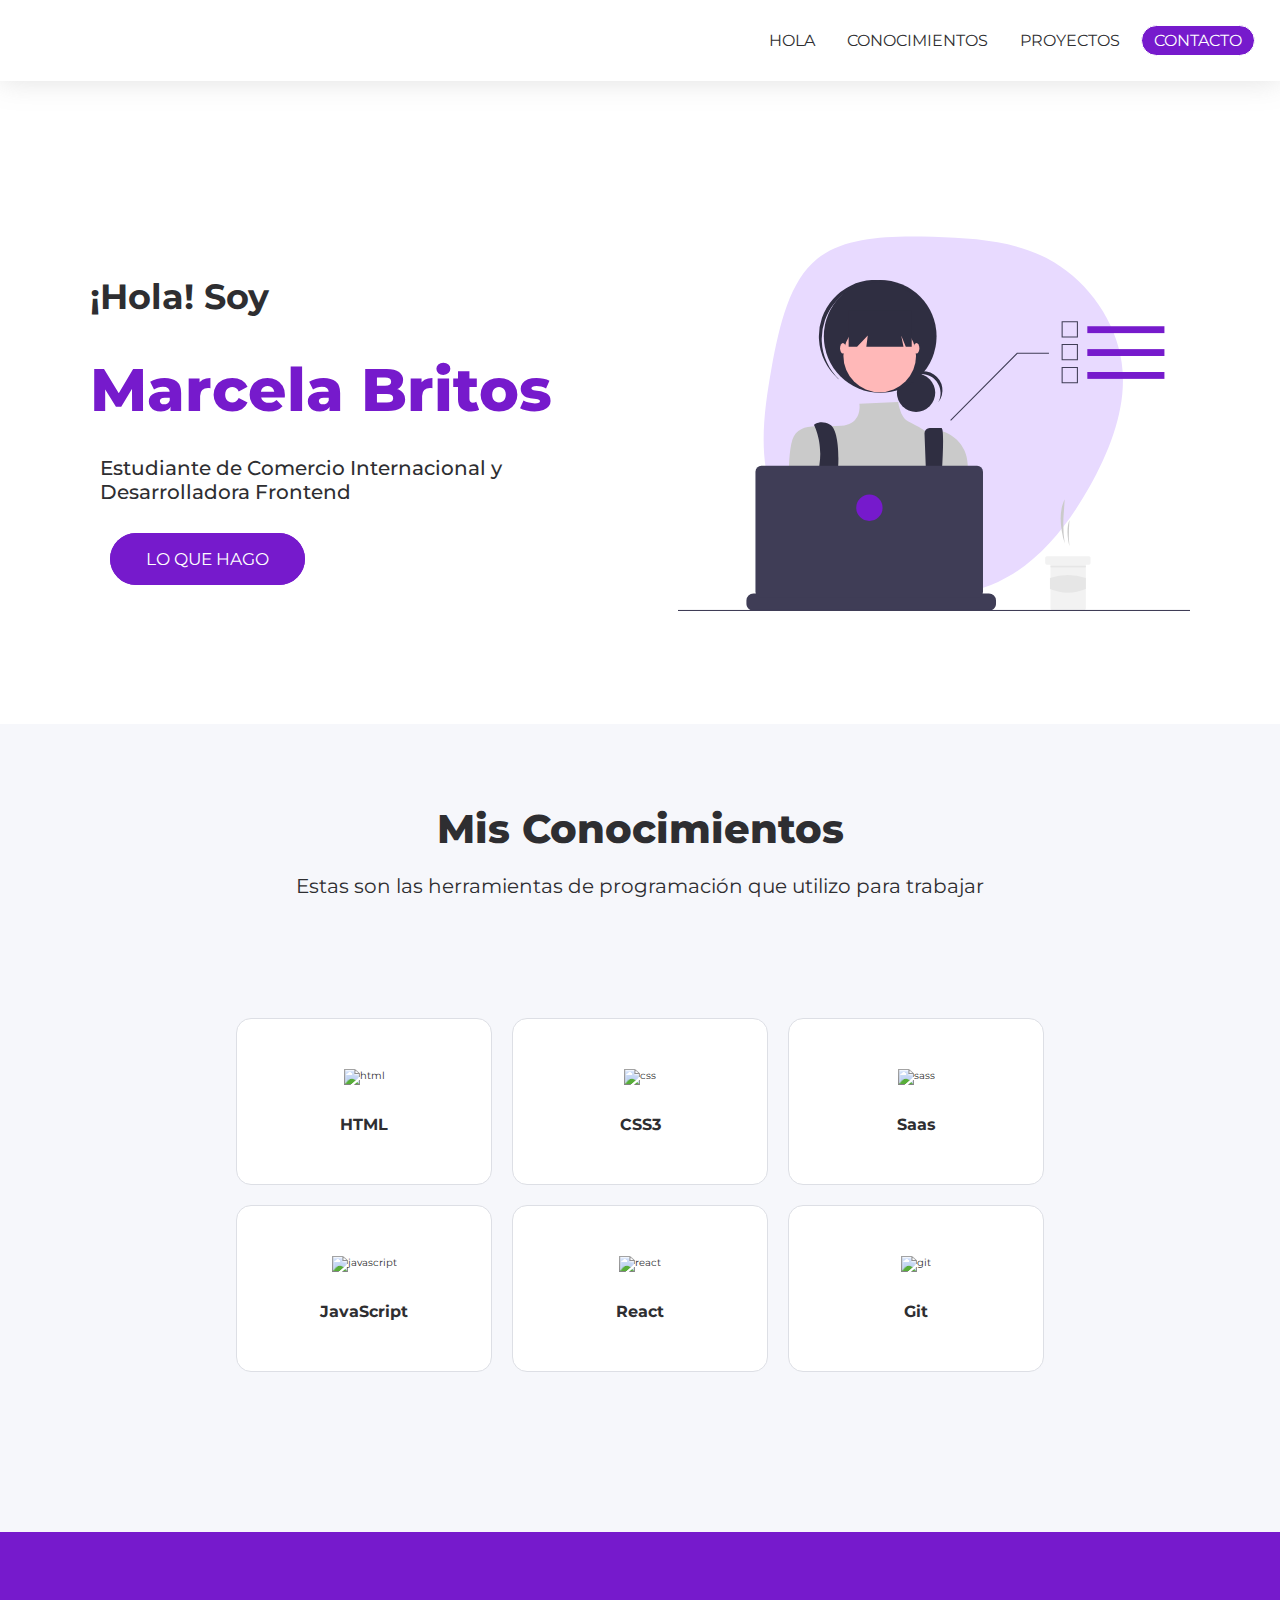
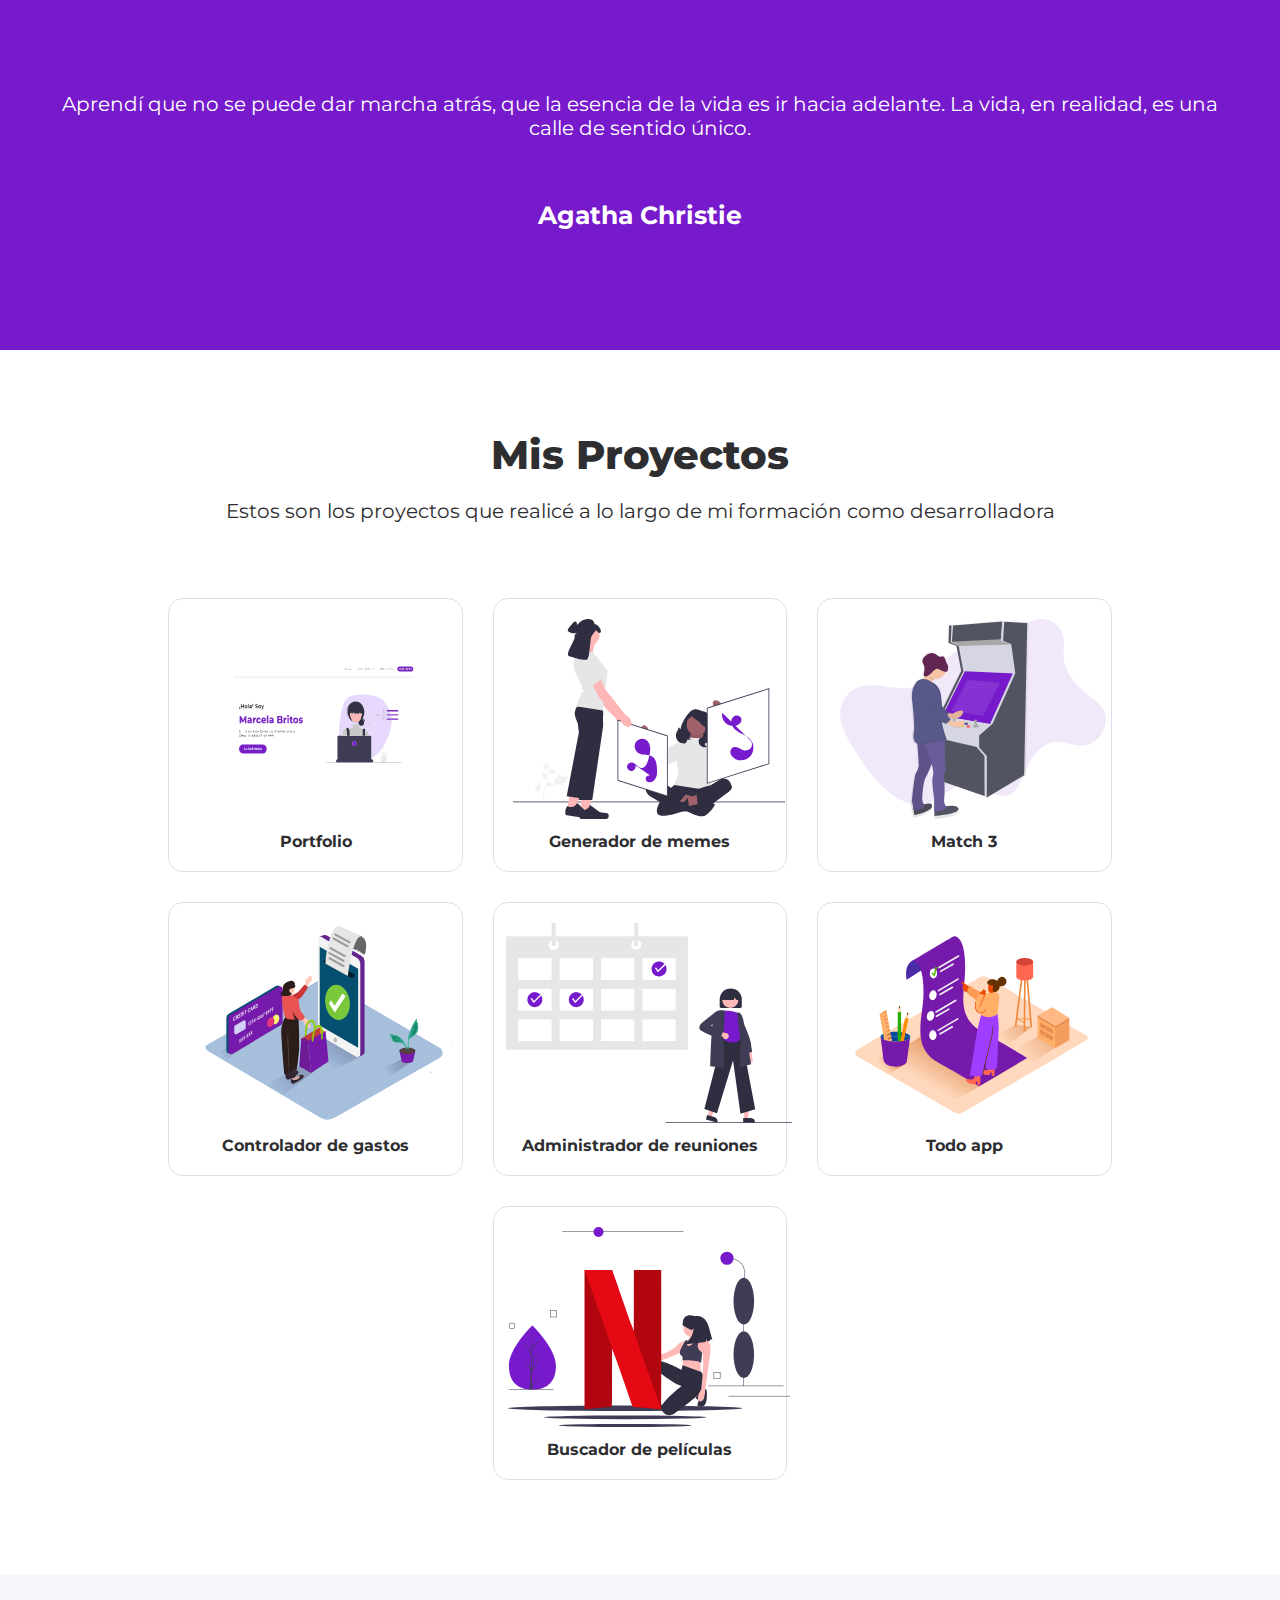
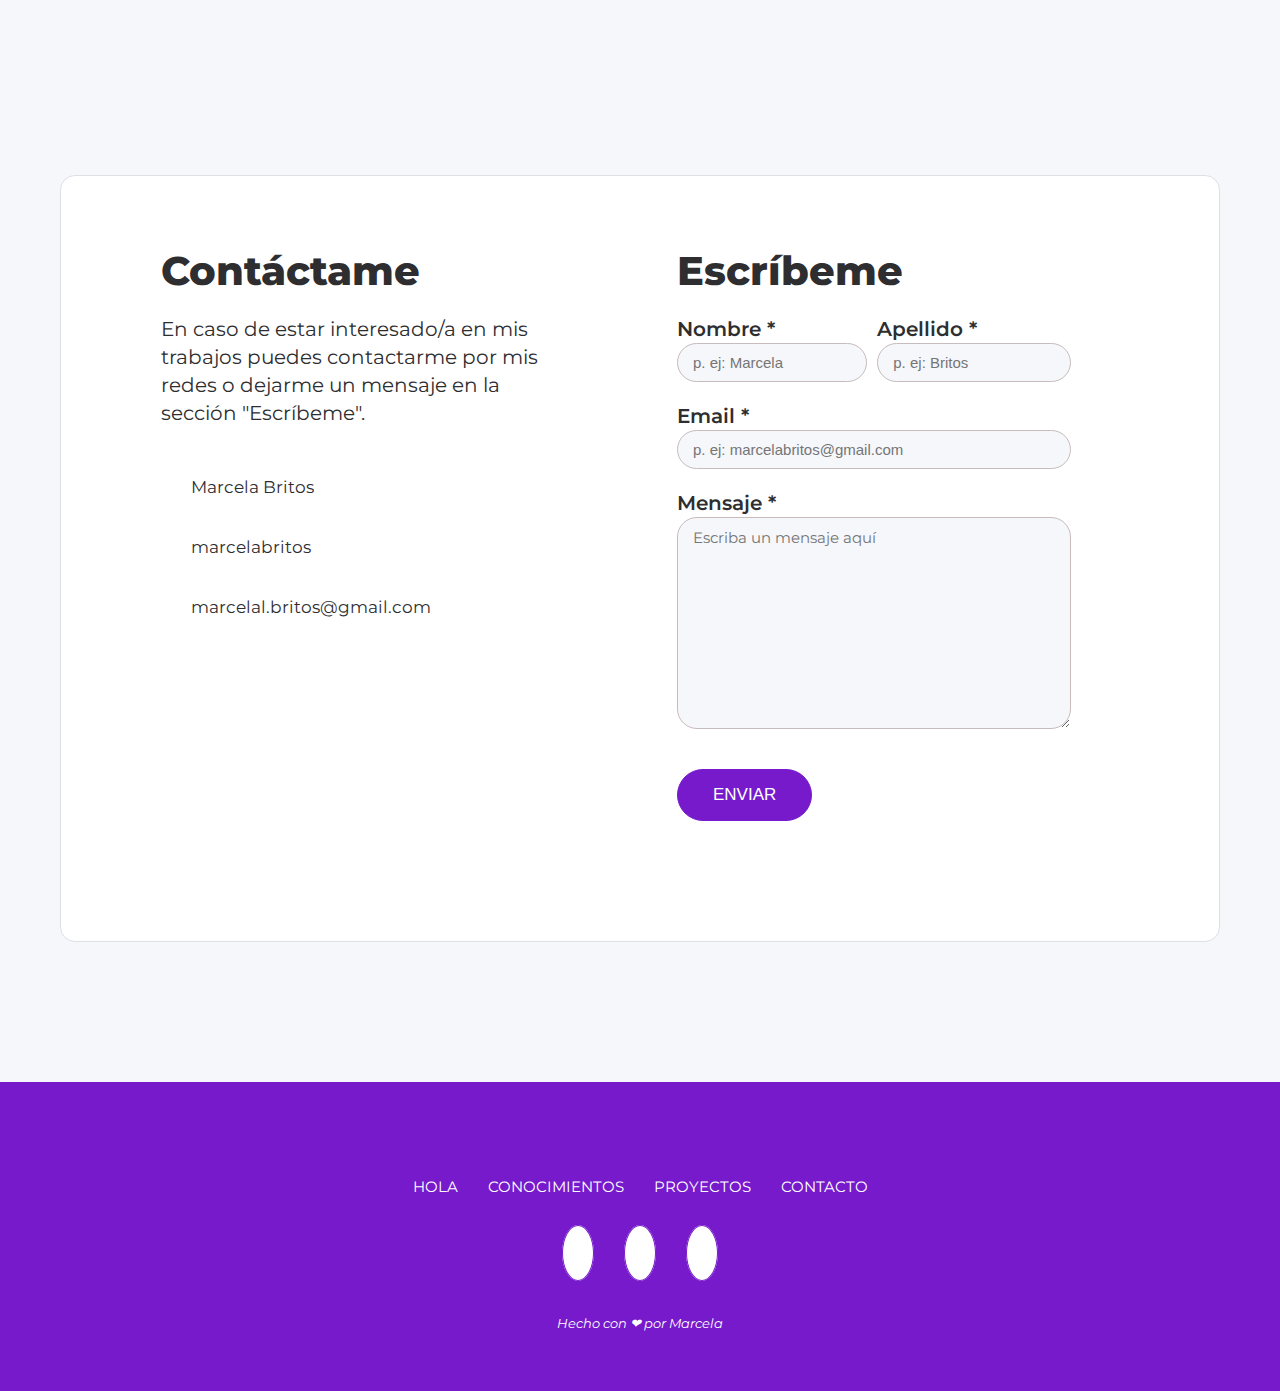
==== index.html @ 0dcc1177 "modifique css y html y agregué un nuevo html" ====
<!DOCTYPE html>
<html lang="es">
<head>
    <meta charset="UTF-8">
    <meta http-equiv="X-UA-Compatible" content="IE=edge">
    <meta name="viewport" content="width=device-width, initial-scale=1.0">
    <meta name="description" content="Bienvenido a mi sitio web, soy Desarrolladora Frontend y estudiante de Comercio Internacional, prestadora de servicios de maquetado y estilado de tu próxima pagina web en un corto plazo">
    <meta name="keywords" content="desarrollo frontend, maquetado, sitio web, HTML, CSS, javascript, saas, git, github, react">
    <!--Styles-->
    <link rel="stylesheet" href="./css/styles.css">
    <!--link google fonts-->
    <link href="https://fonts.googleapis.com/css?family=Montserrat:100,200,300,400,500,600,700,800,900&;display=swap" rel="stylesheet" preload="">
    <!--link para iconos-->
    <link rel="stylesheet" href="https://cdn.jsdelivr.net/gh/devicons/devicon@v2.15.1/devicon.min.css">
    <link href="https://fonts.googleapis.com/css2?family=Poppins:wght@100;200;300;400;500;600;700;800;900&;display=swap" rel="stylesheet" preload="">
    <!--link de font awesome-->
    <link rel="stylesheet" href="https://cdnjs.cloudflare.com/ajax/libs/font-awesome/6.2.0/css/all.min.css"
    integrity="sha512-xh6O/CkQoPOWDdYTDqeRdPCVd1SpvCA9XXcUnZS2FmJNp1coAFzvtCN9BmamE+4aHK8yyUHUSCcJHgXloTyT2A==" crossorigin="anonymous" referrerpolicy="no-referrer"/>
    <!--link de favicon-->
    <link rel="icon" type="image/x-icon" href="/images/favicon.ico">
    <title>Marcela Britos</title>
    <link rel="icon" href="./img/my_img.ico">
</head>
<body>
    <!--Header-->
    <header>
        <nav class="nav_header">
            <ul class="nav_ul">
                <li><a href="#about">HOLA</a></li>
                <li><a href="#skills">CONOCIMIENTOS</a></li>
                <li><a href="#projects">PROYECTOS</a></li>
                <li class="nav_contact"><a href="#contact" role="button">CONTACTO</a></li>
            </ul>
        </nav>
    </header>
    <!--Main-->
    <main>
        <!----Section Presentation---->
        <section class="presentation general_padding" id="about" aria-label="presentation section">
            <article class="presentation_hola">
                <p class="presentation_saludo">¡Hola! Soy</p>
                <h1 class="presentation_name">Marcela Britos</h1>
                <p class="presentation_description">Estudiante de Comercio Internacional y Desarrolladora Frontend</p> 
                <a href="#projects" role="button" class="presentation_button">Lo que hago</a>  
            </article>
            <figure id="back_img" class="presentation_img">
                <img src="./img/imagen_saludo.svg" alt="imagen de una mujer programando">
            </figure>
        </section>
        <!----Section Skills---->
        <section id="skills" class="general_padding">
            <!----Skills-"My_Skills---->  
            <article class="my_skills">
                <h2>Mis Conocimientos</h2>
                <p>Estas son las herramientas de programación que utilizo para trabajar</p>
            </article>
            <!----Skills-HTML---->    
            <article class="skills_figures">
                <figure class="skills_card">
                    <img src="https://cdn.jsdelivr.net/gh/devicons/devicon/icons/html5/html5-original.svg" alt="html"/>
                    <figcaption>
                        HTML
                    </figcaption>
                </figure>
                <!----Skills-CSS---->  
                <figure class="skills_card">
                    <img src="https://cdn.jsdelivr.net/gh/devicons/devicon/icons/css3/css3-original.svg" alt="css"/>
                    <figcaption>
                        CSS3
                    </figcaption>
                </figure>
                <!----Skill-Saas---->  
                <figure class="skills_card">
                    <img src="https://cdn.jsdelivr.net/gh/devicons/devicon/icons/sass/sass-original.svg" alt="sass"/>
                    <figcaption>
                        Saas
                    </figcaption>
                </figure>
                <!----Skill-JavaScript---->  
                <figure class="skills_card">
                    <img src="https://cdn.jsdelivr.net/gh/devicons/devicon/icons/javascript/javascript-plain.svg" alt="javascript"/>
                    <figcaption>
                        JavaScript
                    </figcaption>
                </figure>
                <!----Skill-React---->  
                <figure class="skills_card">
                    <img src="https://cdn.jsdelivr.net/gh/devicons/devicon/icons/react/react-original.svg" alt="react"/>
                    <figcaption>
                        React
                    </figcaption>
                </figure>
                <!----Skill-Git---->
                <figure class="skills_card">
                    <img src="https://cdn.jsdelivr.net/gh/devicons/devicon/icons/git/git-original.svg" alt="git"/>
                    <figcaption>
                        Git
                    </figcaption>
                </figure>
            </article> 
        </section>
        <!----Section Quote---->
        <section class="quote_container">
            <i class="fa-solid fa-quote-right"></i>
            <blockquote cite="#">
                <p>Aprendí que no se puede dar marcha atrás, que la esencia de la vida es ir hacia adelante. La vida, en realidad, es una calle de sentido único.</p>
                <h3>Agatha Christie</h3>
            </blockquote>
        </section>
        <!----Section projects---->
        <section id="projects" class="general_padding">
            <!----projects-Title---->
            <section class="projects_title">
                <h2>Mis Proyectos</h2>
                <p>Estos son los proyectos que realicé a lo largo de mi formación como desarrolladora</p>
            </section>
            <!----projects-Container---->
            <section class="projects_container">
                <!----projects-Portfolio---->
                <article class="project_card">
                    <a href="https://portfolio-marcelabritos.000webhostapp.com/" target="_blank">
                        <figure>
                            <img src="./img/portfolio.svg" alt="Portfolio">
                            <figcaption>Portfolio</figcaption>
                        </figure>
                    </a>
                </article>
                <!----projects-Generador de memes---->
                <article class="project_card">
                    <a href="./pages/coming.html" target="_blank">
                        <figure>
                            <img src="./img/generador_memes.svg" alt="Generador de memes">
                            <figcaption>Generador de memes</figcaption>
                        </figure>
                    </a> 
                </article> 
                <!----projects-Match 3---->
                <article class="project_card">
                    <a href="./pages/coming.html" target="_blank">
                        <figure>
                            <img src="./img/match_3.svg" alt="Match 3">
                            <figcaption>Match 3</figcaption>
                        </figure>
                    </a>
                </article> 
                <!----projects-Generador de Gastos---->
                <article class="project_card">
                    <a href="./pages/coming.html" target="_blank">
                        <figure>
                            <img src="./img/controlador_gastos.svg" alt="Controlador de gastos">
                            <figcaption>Controlador de gastos</figcaption>
                        </figure>
                    </a>
                </article>
                <!----projects-Admin. de reuniones----> 
                <article class="project_card">
                    <a href="./pages/coming.html" target="_blank">
                        <figure>
                            <img src="./img/administrador_reuniones.svg" alt="Administrador de reuniones">
                            <figcaption>Administrador de reuniones</figcaption>
                        </figure>
                    </a>
                </article>
                <!----projects-Todo app----> 
                <article class="project_card">
                    <a href="./pages/coming.html" target="_blank">
                        <figure>
                            <img src="./img/todo_list.svg" alt="Todo app">
                            <figcaption>Todo app</figcaption>
                        </figure>
                    </a>
                </article>
                <!----projects-Buscador de peliculas----> 
                <article class="project_card">
                    <a href="./pages/coming.html" target="_blank">
                        <figure>
                            <img src="./img/buscador_peliculas.svg" alt="Buscador de películas">
                            <figcaption>
                                Buscador de películas
                            </figcaption>
                        </figure>
                    </a>
                </article>
            </section>
        </section>
        <!----Section Contact---->
        <section id="contact">
            <section class="contact_container">
                <section class="contact_left">
                    <article class="contact_title">
                        <h2 class="contact_left_title">Contáctame</h2>
                        <p>En caso de estar interesado/a en mis trabajos puedes contactarme por mis redes o dejarme un mensaje en la sección "Escríbeme".</p>
                    </article>
                    <article id="contact_conteiner">
                        <ul class="contact_ul">
                            <li>
                                <a href="https://github.com/marcelabrx" target="_blank">
                                    <figure class="contact_icon">
                                        <i class="fa-brands fa-github-alt" aria-hidden="true"></i>
                                        <figcaption>Marcela Britos</figcaption>
                                    </figure>
                                </a>
                            </li>
                            <li>
                                <a href="https://www.linkedin.com/in/marcelabritos/" target="_blank">
                                    <figure class="contact_icon">
                                        <i class="fa-brands fa-linkedin" aria-hidden="true"></i>
                                        <figcaption>marcelabritos</figcaption>
                                    </figure>
                                </a>
                            </li>
                            <li>
                                <a href="mailto:marcelal.britos@gmail.com" target="_blank">
                                    <figure class="contact_icon">
                                        <i class="fa-solid fa-envelope" aria-hidden="true"></i>
                                        <figcaption>marcelal.britos@gmail.com</figcaption> 
                                    </figure> 
                                </a>
                            </li>
                        </ul>
                    </article>
                </section>
                <section class="contact_right">
                    <h2 class="contact_right_title">Escríbeme</h2>
                    <form action="https://formsubmit.co/marcelal.britos@gmail.com" method="POST" >
                        <section class="form_file">
                            <fieldset id="form_tag" class="name_file">
                                <label for="firstname">Nombre *</label>
                                <input type="text" name="name" required placeholder="p. ej: Marcela">
                            </fieldset>
                            <fieldset id="form_tag" class="lastname_file">
                                <label for="lastname">Apellido *</label>
                                <input type="text" name="lastname" required placeholder="p. ej: Britos">
                            </fieldset>
                        </section>
                        <section class="form_column">
                            <fieldset id="form_tag">
                                <label for="emai">Email *</label>
                                <input type="email" name="email" required placeholder="p. ej: marcelabritos@gmail.com">
                            </fieldset>
                            <fieldset id="form_tag">
                                <label for="message">Mensaje *</label>
                                <textarea name="Mensaje" id="message" required cols="30" rows="10" placeholder="Escriba un mensaje aquí" class="input_msj"></textarea>
                            </fieldset>
                            <button type="submit" class="form_button">Enviar</button>
                        </section>
                    </form>
                </section>
            </section> 
        </section>
    </main>
    <!--Footer-->
    <footer>
        <nav class="navbar_footer">
            <ul class="navbar_footer_ul">
                <li class="navbar_footer_ul_li"><a href="#about">HOLA</a></li>
                <li class="navbar_footer_ul_li"><a href="#skills">CONOCIMIENTOS</a></li>
                <li class="navbar_footer_ul_li"><a href="#projects">PROYECTOS</a></li>
                <li class="navbar_footer_ul_li"><a href="#contact">CONTACTO</a></li>
            </ul>
            <ul class="navbar_footer_redes">
                <li>
                    <a href="https://github.com/marcelabrx" target="_blank"><i class="fa-brands fa-github-alt" aria-hidden="true"></i></a>
                </li>
                <li>
                    <a href="https://www.linkedin.com/in/marcelabritos/" target="_blank"><i class="fa-brands fa-linkedin" aria-hidden="true"></i></a>
                </li>
                <li>
                    <a href="mailto:marcelalbritos@gmail.com" target="_blank"><i class="fa-solid fa-envelope" aria-hidden="true"></i></a>
                </li>
            </ul>
            <p class="footer-copy">Hecho con ❤ por Marcela</p>
        </nav>
    </footer>  
</body>
</html>
---- css/styles.css ----
*{
    margin: 0;
    padding: 0;
    box-sizing: border-box;
    list-style: none;
    text-decoration: none;
    font-size: 10px;
}
:root{
    --fontColor: #2e2e31;
    --generalColor: #761acc;
    --lightGrey: #f6f7fb;
    --backWhite: #ffff;
    --mediumViolet: #7d04f6;
    --lightViolet: #b294d0;
}
.general_padding{
    padding: 80px 20px;
}
/*---BODY---*/
body{
    font-family: 'Montserrat', sans-serif;
    font-size: 1.6rem;
    color: var(--fontColor);
}
/*---HEADER---*/
.nav_header{
    display: none;
}
/*---MAIN---*/
/*-----Section-Presentation-----*/
.presentation{
    display: flex;
    flex-direction: column;
    align-items: center;
    justify-content: space-between;
    text-align: center; 
}
.presentation_hola{
    width: 70vw;
}
.presentation_img{
    margin-top: 50px;
    padding: 10px;
}
.presentation_img img{
    width:80vw;
}
#back_img{
    background-image: url(../img/fondo_saludo.svg);
    background-repeat: no-repeat;
    background-position: center;
}
.presentation_saludo{
    font-size: 3rem;
    font-weight: 700;
}
.presentation_name,
.presentation_description,
.presentation_saludo{
    margin-bottom: 20px;
}
.presentation_name{
    font-size: 4rem;
    font-weight: 800;
    color: var(--generalColor);
}
.my_skills h2,
.projects_title h2,
.contact_title h2,
.my_skills h2,
.contact_right h2{
    font-size: 3.5rem;
    font-weight: 800;
}
.presentation_description{
    font-size: 1.5rem;
    font-weight: 500;
    padding: 10px;
}
.presentation_button{
    margin: 20px;
}
.presentation_button,
.form_button{
    border: solid #761acc 1px;
    border-radius: 30px;
    background-color: var(--generalColor);
    color: var(--backWhite);
    font-size: 1.5rem;
    padding: 10px 15px;
    text-transform: uppercase;
}
.presentation_button:active,
.form_button:active{
    background-color: var(--mediumViolet);
}
/*-----Section-Skills-----*/
#skills{
    display: flex;
    flex-direction: column;
    align-items: center;
    justify-content: center;
    text-align: center;
    background-color: var(--lightGrey);
}
.my_skills{
    display: flex;
    flex-direction: column;
    width: 50vw;
    align-items: center;
    margin-bottom: 40px;
}
.my_skills h2{
    line-height: 50px;
}
.my_skills p,
.projects_title p{
    font-size: 1.5rem;
    width: 80vw;
}
.skills_figures{
    display: flex;
    flex-direction: column;
    align-items: center;
    justify-content: center;
    width: 50vw;
}
.skills_card{
    padding: 40px;
    margin: 10px;
    background-color: var(--backWhite);
    border-radius: 15px;
    border: 1px solid #dddfe5;
    width: 80vw;
    max-width: 300px;
}
.skills_card figcaption{
    font-weight: 800;
    margin-top: 20px;
    font-size: 1.5rem;
}
.skills_card img{
    width: 50%
}
.skills_card:active,
.project_card:active,
.project_card:active figcaption{
    border-color: var(--generalColor);
    color: var(--generalColor);
}
/*-----Section-Quote-----*/
.quote_container{
    display: flex;
    flex-direction: column;
    justify-content: center;
    background-color: var(--generalColor);
    color: var(--backWhite);
    text-align: center;
}
.quote_container i{
    font-size: 80px;
    font-weight: 800;
}
.quote_container p{
    font-size: 1.5rem;
    padding: 10px;
    margin-bottom: 20px;
}
.quote_container h3{
    font-size: 2.5rem;
    margin-bottom: 20px;
}
/*-----Section-projects-----*/
#projects{
    display: flex;
    flex-direction: column;
}
.projects_title{
    align-self: center;
    text-align: center;
    margin-bottom: 40px;
}
.projects_title p{
    margin-top: 20px;
}
.projects_container{
    display: flex;
    flex-direction: column;
    align-items: center;
    justify-content: center;
    margin-top: 20px;
}
.project_card{
    border: 1px solid #dddfe5;
    border-radius: 15px;
    padding: 10px;
    margin: 15px 15px;
}
.project_card img{
    width: 230px;
    height: 200px;
    margin-top: 10px;
}
.project_card figcaption{
    font-weight: 800;
    text-align: center;
    padding: 10px;
    font-size: 1.3rem;
    color: var(--fontColor);
}
/*-----Section-Contact-----*/
.contact_container{
    display: flex;
    flex-direction: column;
    align-content: center;
    padding: 10px;
}
.contact_title,
.contact_right{
    margin: 20px 0;
    text-align:start;
    padding: 10px;
}
.contact_title p,
.contact_right * label{
    font-size: 1.5rem;
    line-height: 1.4; 
}
fieldset{
    border: none;
}
.contact_ul li{
    padding: 10px;
}
.contact_icon{
    display: flex;
}
.contact_ul * i{
    border-radius: 100%;
    background-color: var(--backWhite);
    padding: 10px
} 
.contact_icon figcaption{
    color: var(--fontColor);
    padding: 10px;
}
.contact_ul * i,
.navbar_footer_redes * i{
    color: var(--generalColor);
}
.contact_ul * i,
.contact_icon figcaption{
    font-size: 1.6rem;
}
.contact_right * label{
    margin: 10px 0;
    font-weight: 600;
}
.contact_right * input,
textarea{
    border-radius: 20px;
    background-color: var(--lightGrey);
    border: 1px solid #c7bbbb;
    font-size: 1.5rem;
    padding: 10px 15px;
    display: block;
    width: 100%;
}
textarea{
    font-family: 'Montserrat', sans-serif;
}
.contact_right_title,
.contact_left_title,
#form_tag,
.form_button{
    margin-bottom: 20px;
}
.contact_ul a:active figcaption{
    color: var(--generalColor);
}
.contact_ul a:active i{
    background-color: var(--generalColor);
    color: var(--backWhite);
}
/*-----Section-Footer-----*/
footer{
    background-color: var(--generalColor);
    display: flex;
    flex-direction: column;
    justify-content: center;
    align-items: center;
    padding: 80px 20px 60px;
    color: var(--backWhite);
}
.navbar_footer_ul{
    display: none;
}
.navbar_footer_redes{
    display: flex;
    flex-direction: row;
    justify-content: center;
} 
.navbar_footer_redes i{
    border-radius: 100%;
    background-color: var(--backWhite);
    color: var(--generalColor);
    padding: 15px 15px;
    margin: 5px;
    border: 1px solid #761acc;
    font-size: 2rem;
}
.navbar_footer p{
    color: var(--backWhite);
    text-align: center;
    margin-top: 50px;
    font-size: 1.3rem;
    font-style: italic;
}
.navbar_footer_redes li:hover i{
    color: var(--backWhite);
    background-color: var(--generalColor);
    border: solid 1px white;
}
/* ----COMING SOON---- */
.body_coming{
    background-color: #deccee;
}
.main_coming{
    display: flex;
    flex-direction: column;
    align-items: center;
    padding: 50px;
}
.main_coming h1{
    font-size: 5rem;
    text-transform: uppercase;
    margin-bottom: 50px;
    text-align: center;  
}
.main_coming * img{
    width: 300px;
}
.box_link{
   margin-top: 50px;
}
.box_link a{
    padding: 10px;
    color: var(--generalColor);
    border: solid 1px #7d04f6;
    text-transform: uppercase;
    font-size: 1.5rem;
}
/* ------------ TABLET ------------ */
@media (min-width:768px) {
    /*--- MAIN ---*/
    /*-----Section-Presentation-----*/
    .presentation_saludo{
        font-size: 3.5rem;
        font-weight: 700;
    }
    .presentation_name{
        font-size: 6rem;
        font-weight: 800;
        color: var(--generalColor);
    }
    .presentation_description{
        font-size: 2rem;
        font-weight: 500;
    }
    .presentation_img img{
        width: 60vw;
    }
    .my_skills h2,
    .projects_title h2,
    .contact_title h2,
    .my_skills h2,
    .contact_right h2{
        font-size: 4rem;
        font-weight: 800;
    }
    .presentation_button,
    .form_button{
        font-size: 2rem;
        padding: 10px 15px;
        margin-bottom:50px;
        margin-top: 20px;
    }
    .my_skills p,
    .quote_container p,
    .projects_title p,
    .contact_title p,
    .contact_right * label{
        font-size: 2rem;
    }  
    /*-----Section-Skills-----*/
    .my_skills h2{
        margin-bottom: 20px;
    } 
    .skills_figures{
        display: flex;
        flex-direction: row;
        flex-wrap: wrap;
        width: 90vw; 
        padding: 50px;
    }
    .skills_figures figcaption{
        margin-top: 30px;
    }
    .skills_card{
        width: 35vw;
        padding: 50px 30px;
    }
    .skills_card figcaption,
    .project_card figcaption{
        font-weight: 700;
        font-size: 1.6rem;
    }
    /*-----Section-projects-----*/
    .projects_container{
        display: flex;
        flex-direction: row;
        flex-wrap: wrap;
        align-items: center;
        max-width: 100%;
    }
    .project_card{
        width: 40vw;
        max-width: 300px;
    }
    .project_card * img{
        width: 290px;
        height: 200px;
    } 
    /*-----Section-Contact-----*/
    .contact_container{
        padding: 40px;
    }
    .contact_ul{
        display: flex;
        flex-wrap: wrap;
        align-items: center;
    }
    .contact_ul li{
        width: 40vw;
    }
    .contact_ul * figcaption{
        font-size: 1.7rem;
    }
    .contact_ul * i{
        font-size: 2rem;
    }
    .form_file{
        display: flex;
    }
    .name_file,
    .lastname_file{
        width: 50vw;
    } 
    .name_file{
        padding-right: 10px;
    }
    /*--- FOOTER ---*/
    /*-----Section-Footer-----*/
    .navbar_footer_ul{
        display: flex;
        margin-bottom: 30px;
    }
    .navbar_footer_ul_li{
        padding: 10px;
        margin: 5px;
    }
    .navbar_footer_ul a{
        color:var(--backWhite);
        font-size: 1.5rem;
    }
    .navbar_footer_redes i{
        padding: 15PX;
        margin: 5px 15px;
    }
}   
/* ------------ DESKTOP ------------ */
@media (min-width:1279px) {
    /*--- HEADER ---*/
    header{
        width: 100vw;
        background-color: var(--backWhite);
        position: fixed;
        z-index: 1;
    }    
    .nav_header{
        display: flex;
        justify-content: flex-end;
        padding: 20px;
        box-shadow: 0 0 29px 0 rgb(134 134 134 / 25%);
    }
    .nav_ul{
        display: flex;
        align-items: center;   
    }
    .nav_ul li{
        display: flex;
        margin: 5px;
        text-align: center;
    }
    .nav_ul * a{
        font-size: 1.6rem;
        padding: 5px 10px;
        border-radius: 30px;
        color: var(--fontColor);
        border: solid 1px white   
    }
    .nav_contact a{ 
        background-color: var(--generalColor);
        color: white;
        padding: 5px 12px ;
    }
    .nav_ul * a:hover{
        border: solid 1px #761acc;
        transform: scale(90deg);
        transition: all 3s;
    }
    .nav_contact a:hover{
        background-color: var(--backWhite);
        color: var(--generalColor);
    }
    /*--- MAIN ---*/
    /*-----Section-Presentation-----*/
    .presentation{
        display: flex;
        flex-direction: row;
        padding: 130px 40px 110px;
    }
    .presentation_hola,
    .presentation_img{
        width: 50vw;
        padding: 100px 50px 0;  
    }
    .presentation_hola{
        text-align: left; 
    }
    .presentation_img img{
        width: 40vw;
    }
    .presentation_hola p{
        margin-bottom: 35px;
    } 
    .presentation_button,
    .form_button{
        font-size: 1.7rem;
        padding: 15px 35px;
    }
    .presentation_button:hover,
    .form_button:hover{
        background-color: var(--mediumViolet);
        transition: all 2s;
    }    
    /*-----Section-Skills-----*/
    .skills_figures{
        padding: 70px 50px;
    }
    .skills_card{
        width: 20vw;
    }
    .skills_card:hover,
    .project_card:hover,
    .project_card:hover figcaption{
        border-color: var(--generalColor);
        color: var(--generalColor);
    }
    .skills_card:hover{
        transform: scale(1.1);
        transition: all 0.2s;
    }
    /*-----Section-Quote-----*/
    .quote_container{ 
        padding: 100px 50px;  
    }
    .quote_container * p{
        margin: 50px 0;
    }
    /*-----Section-projects-----*/
    .project_card{
        width: 23vw;
        max-width: 450px;
    }
    .project_card:hover{
        box-shadow: 9px 10px 10px -1px rgba(118,26,204,0.54);
        -webkit-box-shadow: 9px 10px 10px -1px rgba(118,26,204,0.54);
        -moz-box-shadow: 9px 10px 10px -1px rgba(118,26,204,0.54);
    }
    
    /*-----Section-Contact-----*/
    #contact{
        background-color: var(--lightGrey);
        padding: 200px 60px 140px;
    }
    .contact_container{
        background-color: var(--backWhite);
        display: flex;
        flex-direction: row;
        align-content: center;
        justify-content: center;
        background-color: var(--backWhite);
        border-radius: 15px;
        border: solid 1px #dddfe5;
    }
    .contact_left{
        width: 60vw;
        padding-left: 50px;
    }
    .contact_title,
    .form_file,
    .form_column{
        width: 80%;
    }
    .contact_right{
        width: 40vw;
    }
    .contact_ul a:hover figcaption{
        color: var(--generalColor);
        transition: all 1.5s;
    }
    .contact_ul a:hover i{
        background-color: var(--generalColor);
        color: var(--backWhite);
        transition: all 1.5s;
    }

    .main_coming{
        padding: 100px;
    }
    .box_link a{
        padding: 20px 40px;
        color: var(--generalColor);
        border: 3px solid #7d04f6;
        text-transform: uppercase;
        font-size: 20px;
        font-weight: 400;
        letter-spacing: -2px;
        transition: all 0.5s;
    }
    .box_link a:hover {
        font-weight: 900;
        letter-spacing: 10px;
        border: 7px solid var(--generalColor);
      }
}
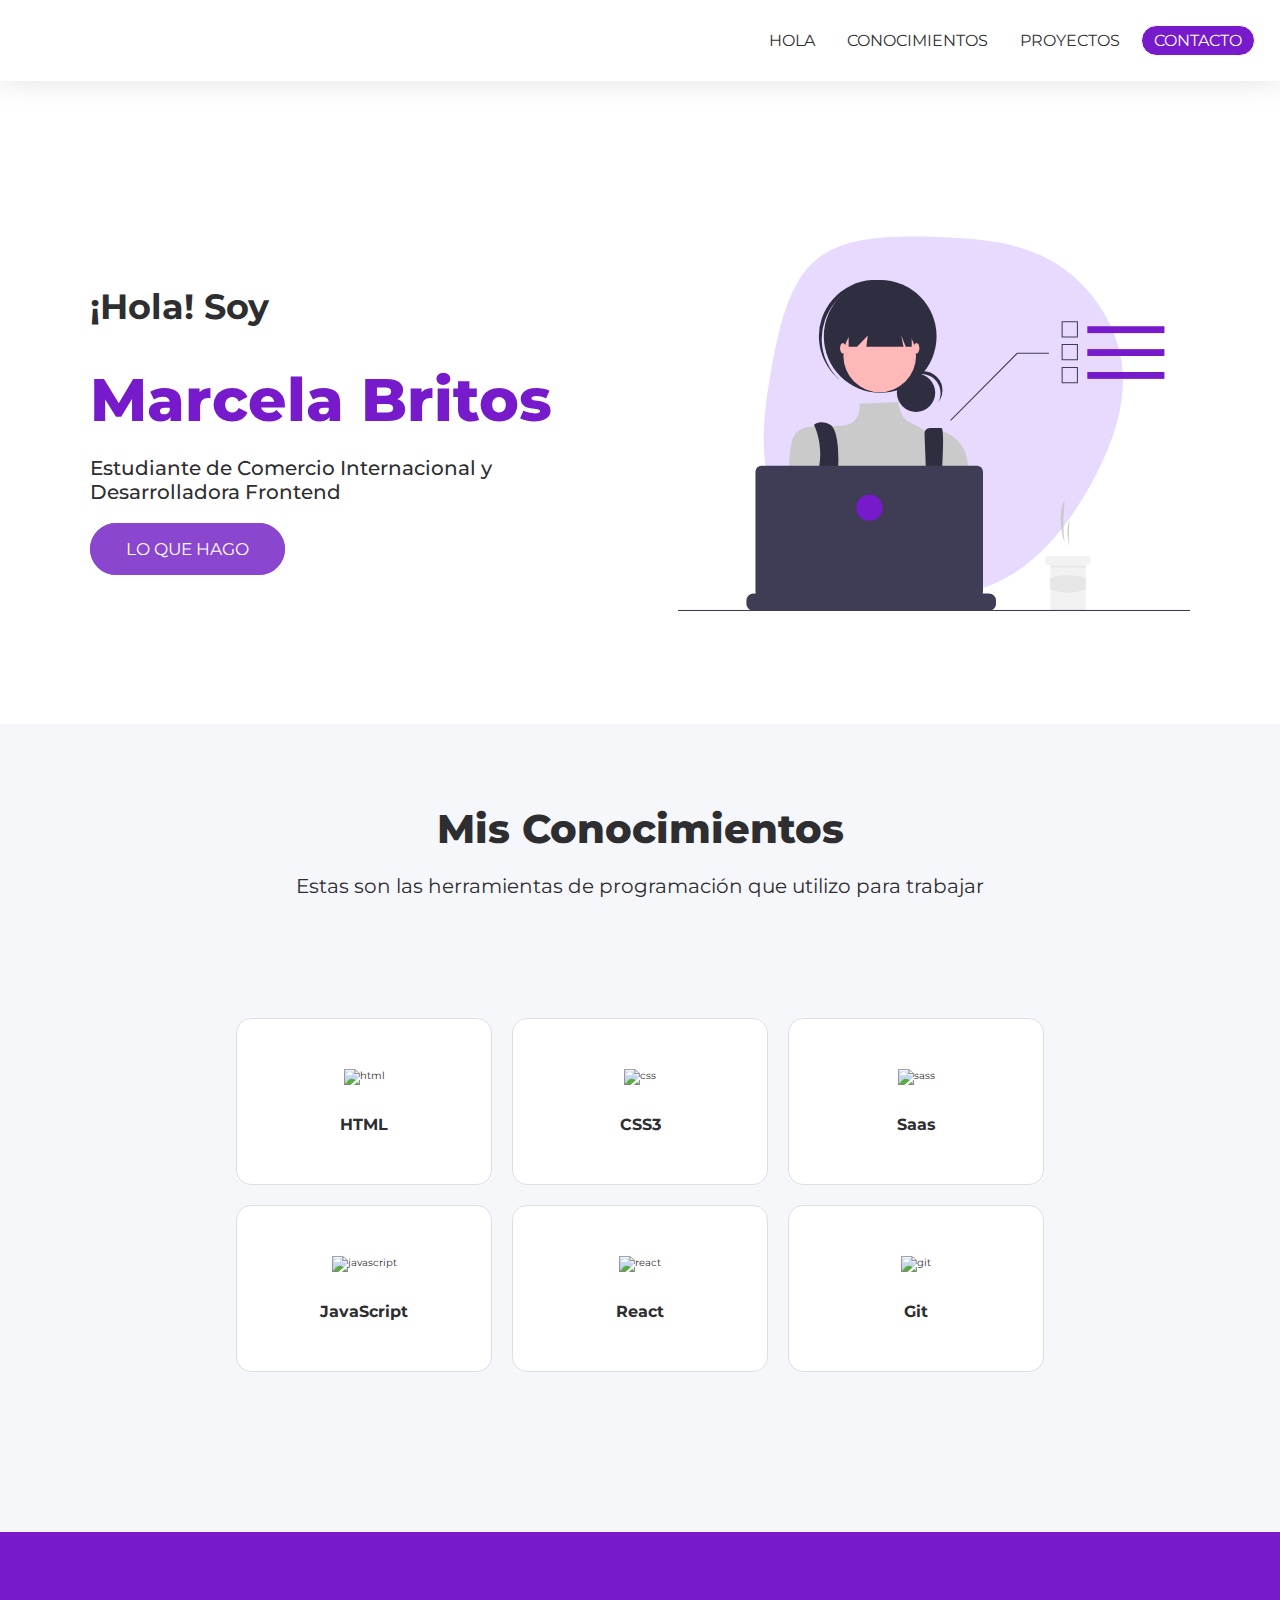
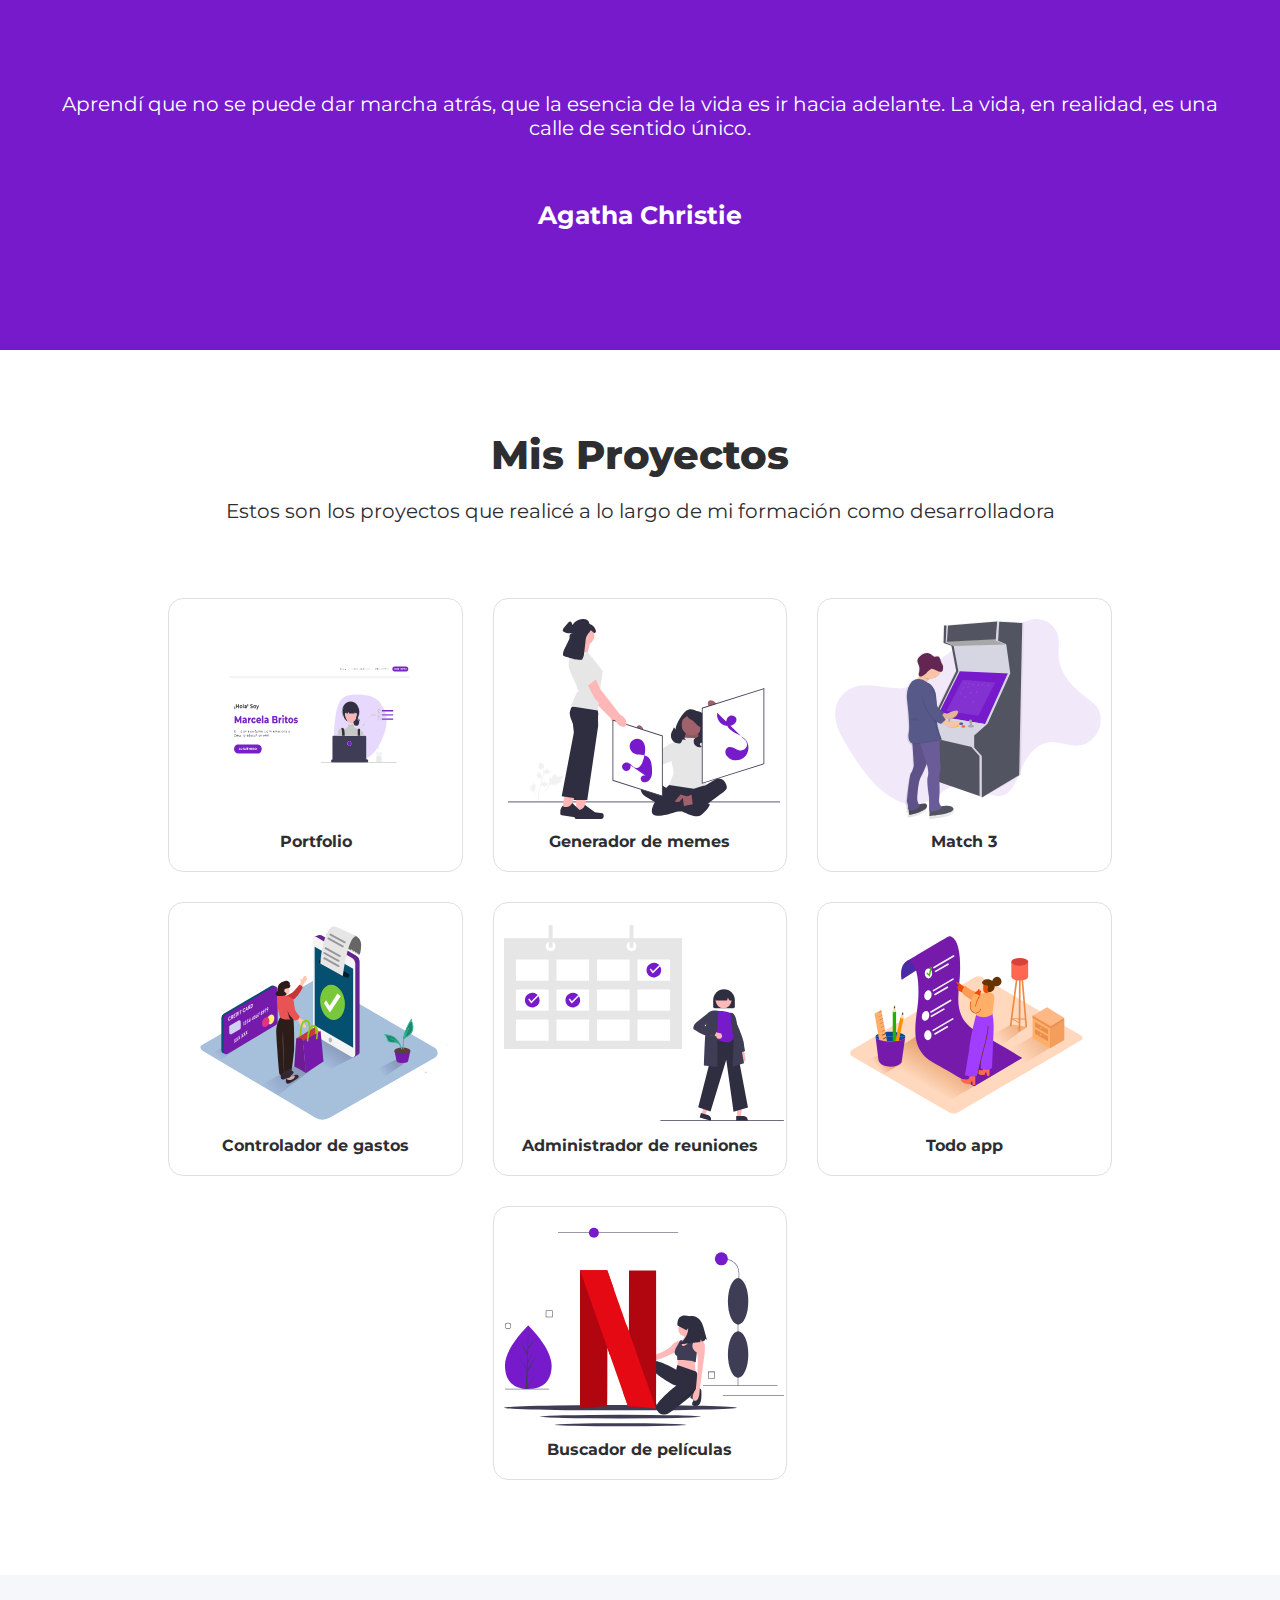
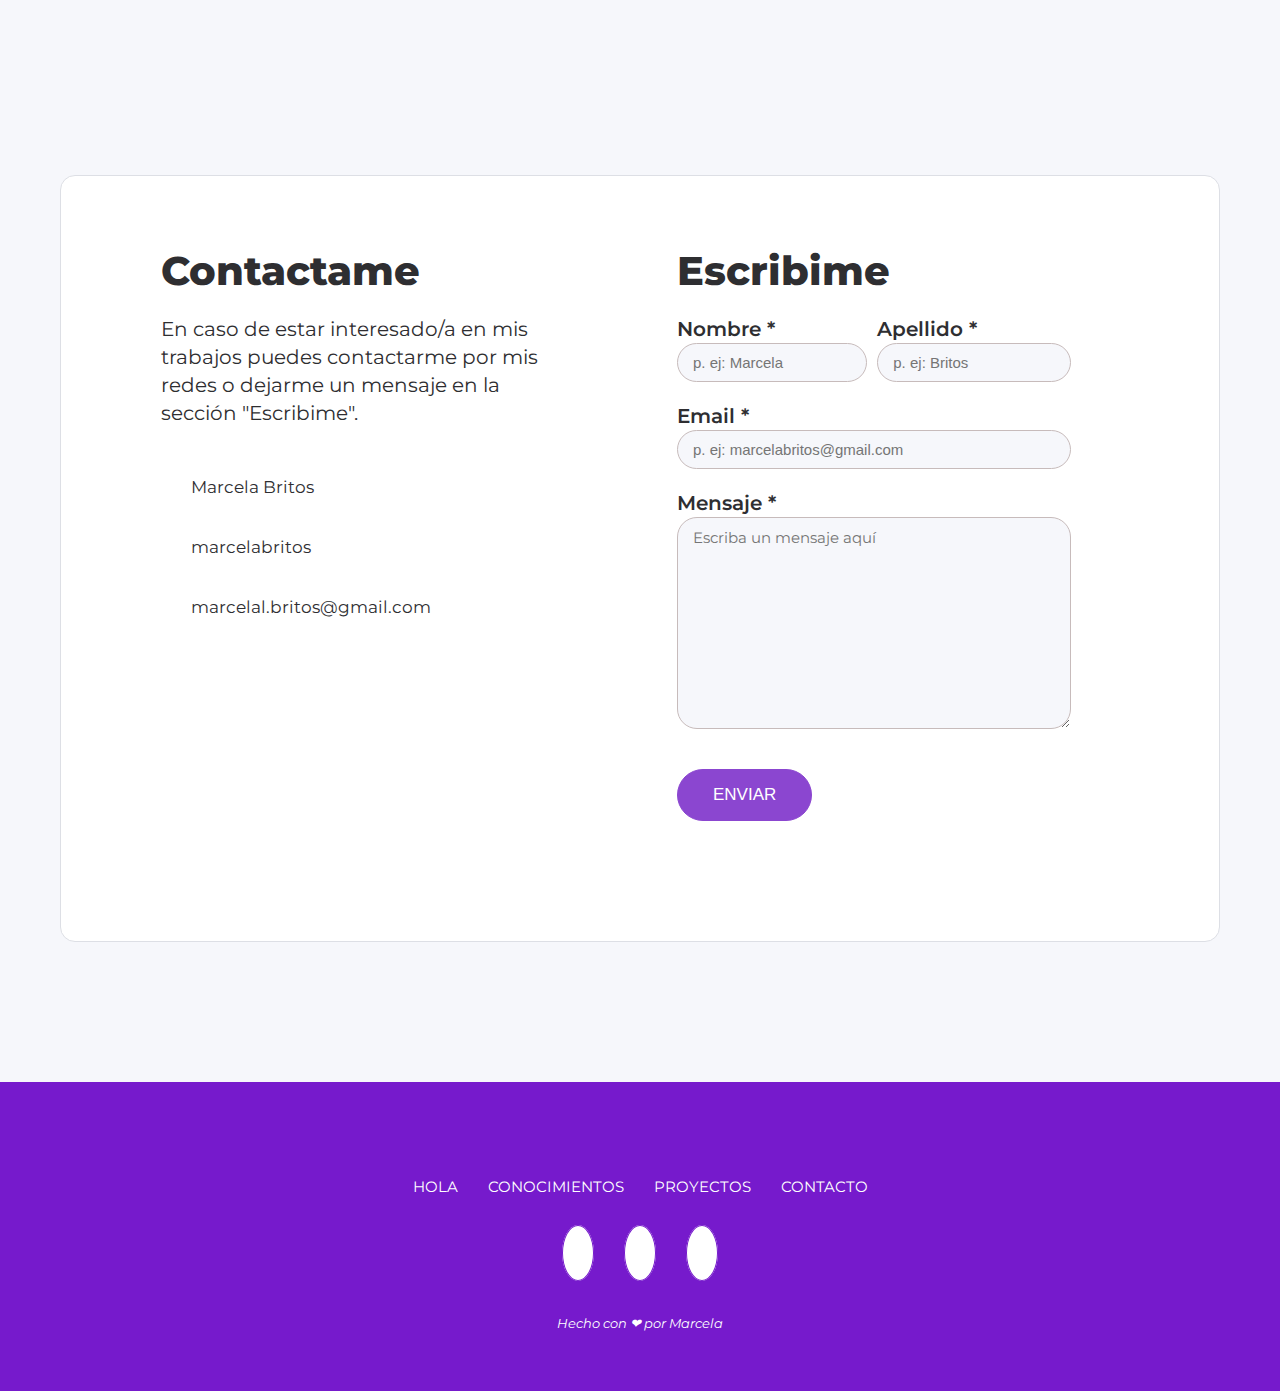
==== commit 6f44d928: "renombre una carpeta y realice cambios en el css, index y readme" ====
--- a/index.html
+++ b/index.html
@@ -118,7 +118,7 @@
             <section class="projects_container">
                 <!----projects-Portfolio---->
                 <article class="project_card">
-                    <a href="https://portfolio-marcelabritos.000webhostapp.com/" target="_blank">
+                    <a href="./index.html" target="_blank">
                         <figure>
                             <img src="./img/portfolio.svg" alt="Portfolio">
                             <figcaption>Portfolio</figcaption>
@@ -188,8 +188,8 @@
             <section class="contact_container">
                 <section class="contact_left">
                     <article class="contact_title">
-                        <h2 class="contact_left_title">Contáctame</h2>
-                        <p>En caso de estar interesado/a en mis trabajos puedes contactarme por mis redes o dejarme un mensaje en la sección "Escríbeme".</p>
+                        <h2 class="contact_left_title">Contactame</h2>
+                        <p>En caso de estar interesado/a en mis trabajos puedes contactarme por mis redes o dejarme un mensaje en la sección "Escribime".</p>
                     </article>
                     <article id="contact_conteiner">
                         <ul class="contact_ul">
@@ -221,7 +221,7 @@
                     </article>
                 </section>
                 <section class="contact_right">
-                    <h2 class="contact_right_title">Escríbeme</h2>
+                    <h2 class="contact_right_title">Escribime</h2>
                     <form action="https://formsubmit.co/marcelal.britos@gmail.com" method="POST" >
                         <section class="form_file">
                             <fieldset id="form_tag" class="name_file">
--- a/css/styles.css
+++ b/css/styles.css
@@ -11,7 +11,7 @@
     --generalColor: #761acc;
     --lightGrey: #f6f7fb;
     --backWhite: #ffff;
-    --mediumViolet: #7d04f6;
+    --mediumViolet: #8b46d0;
     --lightViolet: #b294d0;
 }
 .general_padding{
@@ -76,16 +76,13 @@
 .presentation_description{
     font-size: 1.5rem;
     font-weight: 500;
-    padding: 10px;
-}
-.presentation_button{
-    margin: 20px;
+    /* padding: 10px; */
 }
 .presentation_button,
 .form_button{
-    border: solid #761acc 1px;
+    border: solid #8b46d0 1px;
     border-radius: 30px;
-    background-color: var(--generalColor);
+    background-color: var(--mediumViolet);
     color: var(--backWhite);
     font-size: 1.5rem;
     padding: 10px 15px;
@@ -93,7 +90,7 @@
 }
 .presentation_button:active,
 .form_button:active{
-    background-color: var(--mediumViolet);
+    background-color: var(--generalColor);
 }
 /*-----Section-Skills-----*/
 #skills{
@@ -172,7 +169,7 @@
     margin-bottom: 20px;
 }
 /*-----Section-projects-----*/
-#projects{
+#projects{ 
     display: flex;
     flex-direction: column;
 }
@@ -198,8 +195,8 @@
     margin: 15px 15px;
 }
 .project_card img{
-    width: 230px;
-    height: 200px;
+    width: 250px;
+    height: 220px;
     margin-top: 10px;
 }
 .project_card figcaption{
@@ -317,7 +314,7 @@
     font-size: 1.3rem;
     font-style: italic;
 }
-.navbar_footer_redes li:hover i{
+.navbar_footer_redes li:active i{
     color: var(--backWhite);
     background-color: var(--generalColor);
     border: solid 1px white;
@@ -429,7 +426,7 @@
         max-width: 300px;
     }
     .project_card * img{
-        width: 290px;
+        width: 280px;
         height: 200px;
     } 
     /*-----Section-Contact-----*/
@@ -517,7 +514,6 @@
     }
     .nav_ul * a:hover{
         border: solid 1px #761acc;
-        transform: scale(90deg);
         transition: all 3s;
     }
     .nav_contact a:hover{
@@ -552,7 +548,7 @@
     }
     .presentation_button:hover,
     .form_button:hover{
-        background-color: var(--mediumViolet);
+        background-color: var(--generalColor);
         transition: all 2s;
     }    
     /*-----Section-Skills-----*/
@@ -576,6 +572,9 @@
     .quote_container{ 
         padding: 100px 50px;  
     }
+    .quote_container * i{
+        font-size: 150px;
+    }
     .quote_container * p{
         margin: 50px 0;
     }
@@ -589,7 +588,6 @@
         -webkit-box-shadow: 9px 10px 10px -1px rgba(118,26,204,0.54);
         -moz-box-shadow: 9px 10px 10px -1px rgba(118,26,204,0.54);
     }
-    
     /*-----Section-Contact-----*/
     #contact{
         background-color: var(--lightGrey);
@@ -626,7 +624,13 @@
         color: var(--backWhite);
         transition: all 1.5s;
     }
-
+    /*-----Section-Footer-----*/
+    .navbar_footer_redes li:hover i{
+        color: var(--backWhite);
+        background-color: var(--generalColor);
+        border: solid 1px white;
+    }
+    /* ----COMING SOON---- */
     .main_coming{
         padding: 100px;
     }
@@ -644,5 +648,5 @@
         font-weight: 900;
         letter-spacing: 10px;
         border: 7px solid var(--generalColor);
-      }
+    }
 }   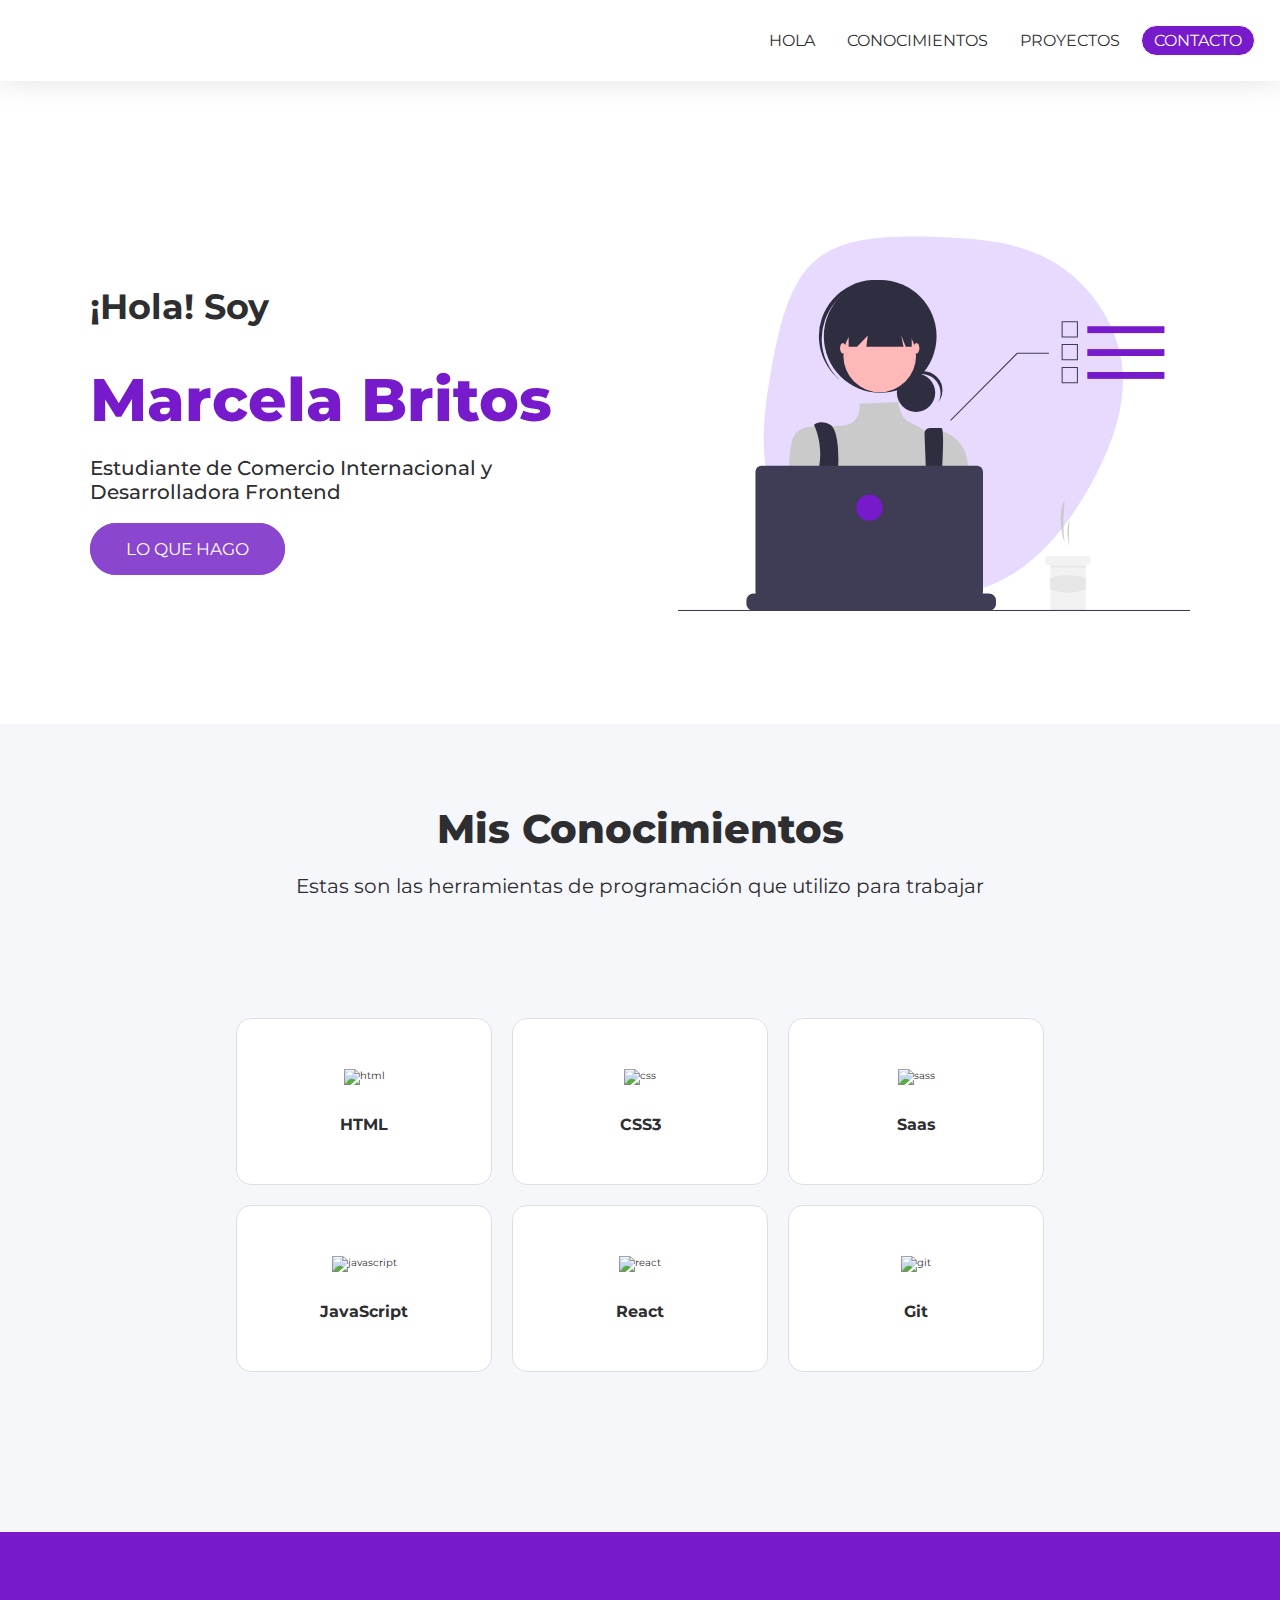
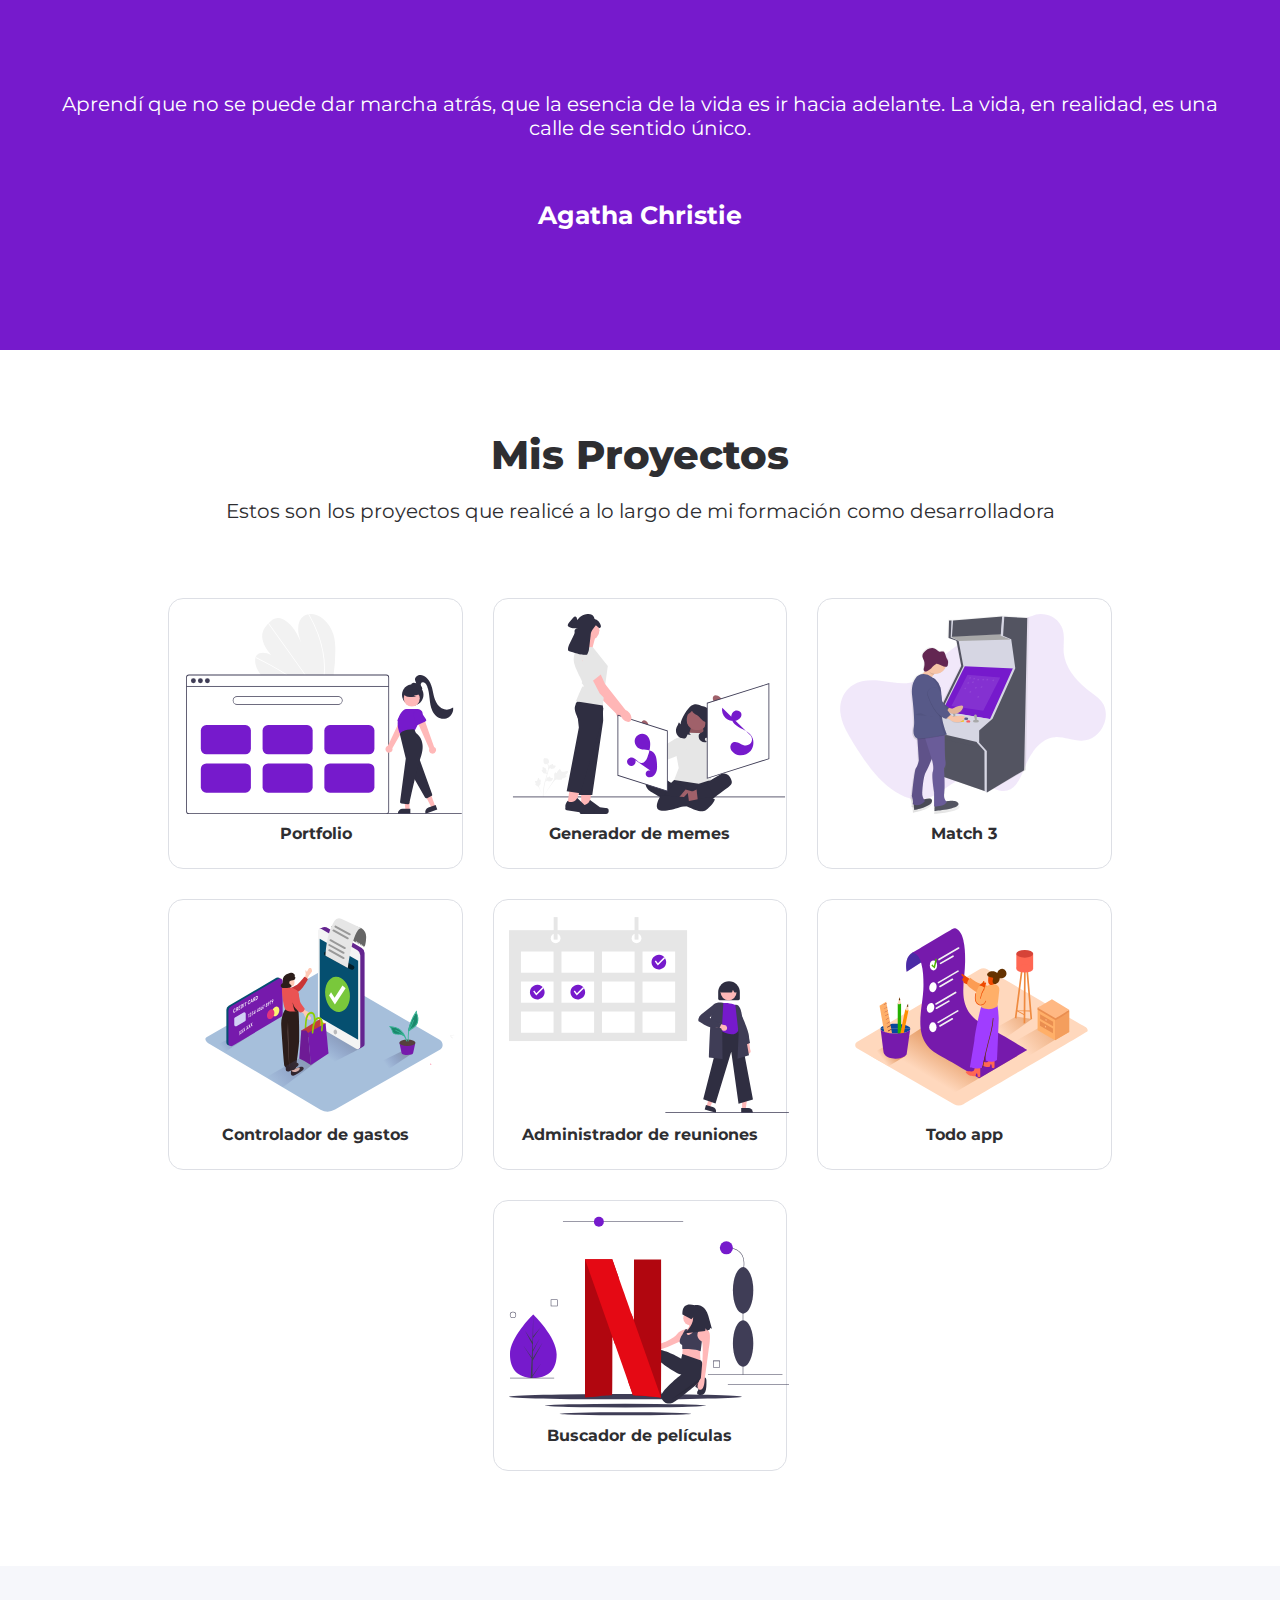
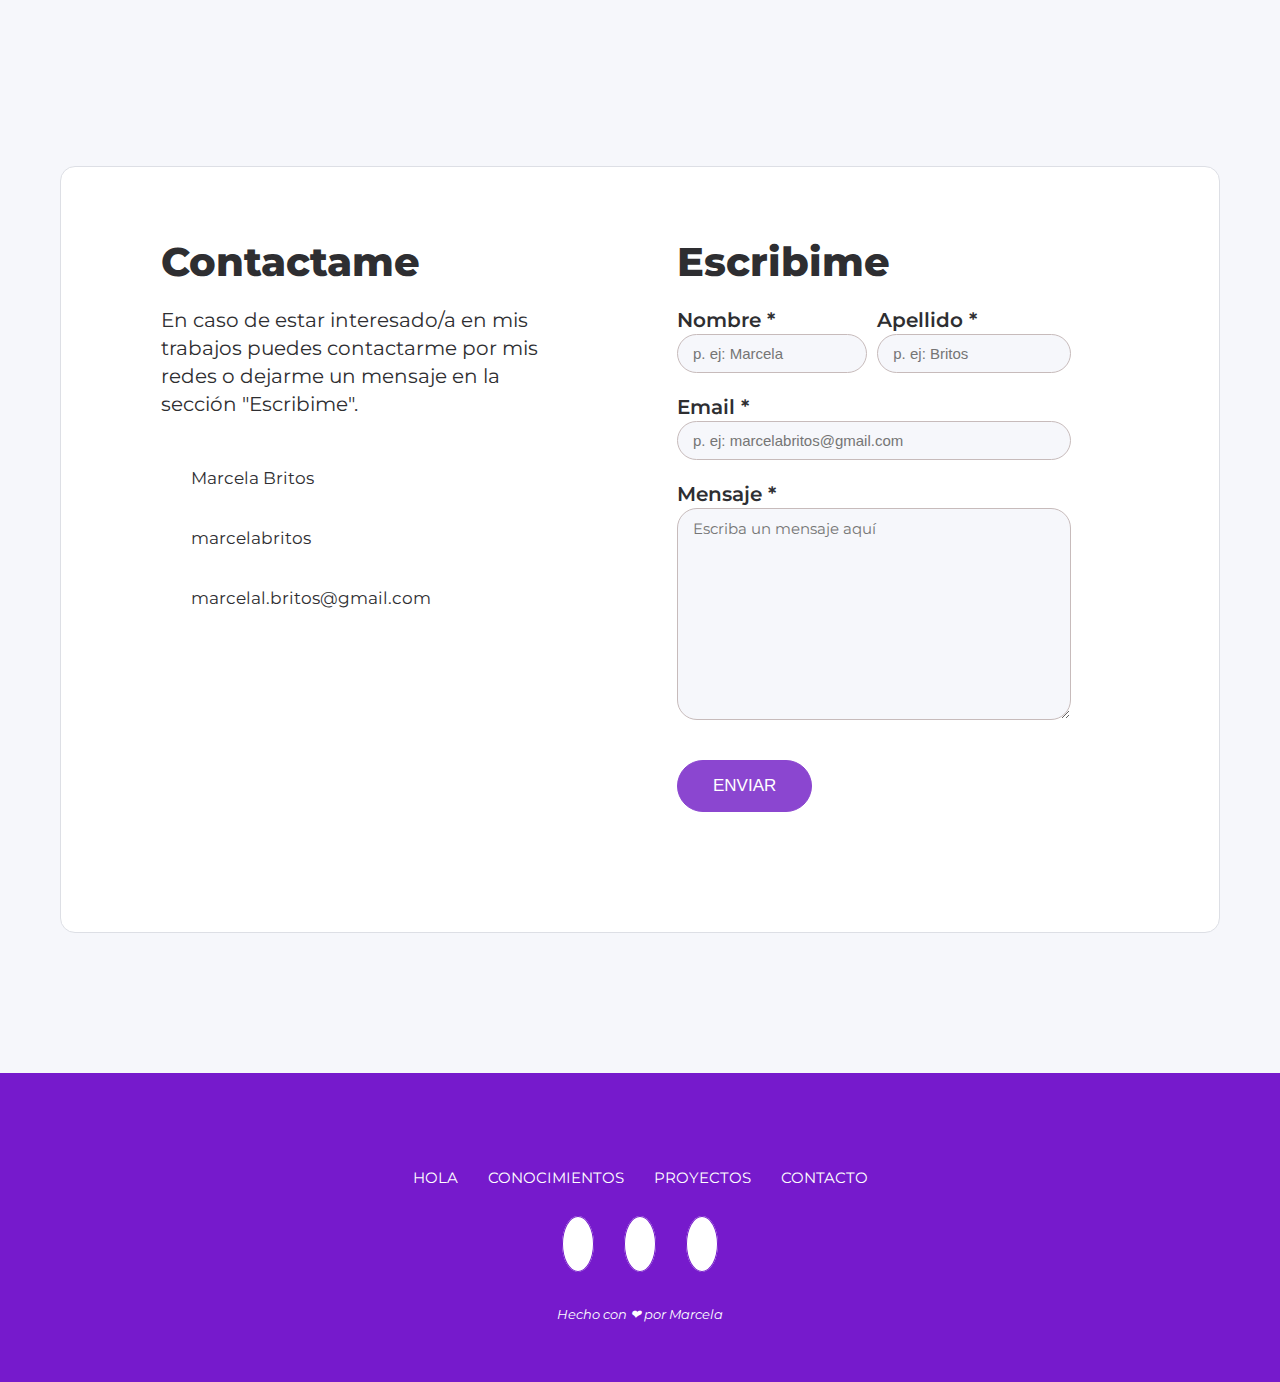
==== commit 43d27c0b: "realice cambios en el html" ====
--- a/index.html
+++ b/index.html
@@ -127,7 +127,7 @@
                 </article>
                 <!----projects-Generador de memes---->
                 <article class="project_card">
-                    <a href="./pages/coming.html" target="_blank">
+                    <a href="./views/coming.html" target="_blank">
                         <figure>
                             <img src="./img/generador_memes.svg" alt="Generador de memes">
                             <figcaption>Generador de memes</figcaption>
@@ -136,7 +136,7 @@
                 </article> 
                 <!----projects-Match 3---->
                 <article class="project_card">
-                    <a href="./pages/coming.html" target="_blank">
+                    <a href="./views/coming.html" target="_blank">
                         <figure>
                             <img src="./img/match_3.svg" alt="Match 3">
                             <figcaption>Match 3</figcaption>
@@ -145,7 +145,7 @@
                 </article> 
                 <!----projects-Generador de Gastos---->
                 <article class="project_card">
-                    <a href="./pages/coming.html" target="_blank">
+                    <a href="./views/coming.html" target="_blank">
                         <figure>
                             <img src="./img/controlador_gastos.svg" alt="Controlador de gastos">
                             <figcaption>Controlador de gastos</figcaption>
@@ -154,7 +154,7 @@
                 </article>
                 <!----projects-Admin. de reuniones----> 
                 <article class="project_card">
-                    <a href="./pages/coming.html" target="_blank">
+                    <a href="./views/coming.html" target="_blank">
                         <figure>
                             <img src="./img/administrador_reuniones.svg" alt="Administrador de reuniones">
                             <figcaption>Administrador de reuniones</figcaption>
@@ -163,7 +163,7 @@
                 </article>
                 <!----projects-Todo app----> 
                 <article class="project_card">
-                    <a href="./pages/coming.html" target="_blank">
+                    <a href="./views/coming.html" target="_blank">
                         <figure>
                             <img src="./img/todo_list.svg" alt="Todo app">
                             <figcaption>Todo app</figcaption>
@@ -172,7 +172,7 @@
                 </article>
                 <!----projects-Buscador de peliculas----> 
                 <article class="project_card">
-                    <a href="./pages/coming.html" target="_blank">
+                    <a href="./views/coming.html" target="_blank">
                         <figure>
                             <img src="./img/buscador_peliculas.svg" alt="Buscador de películas">
                             <figcaption>
--- a/css/styles.css
+++ b/css/styles.css
@@ -191,13 +191,14 @@
 .project_card{
     border: 1px solid #dddfe5;
     border-radius: 15px;
-    padding: 10px;
+    padding: 15px;
     margin: 15px 15px;
 }
 .project_card img{
+    display: block;
+    margin: auto;
     width: 250px;
     height: 220px;
-    margin-top: 10px;
 }
 .project_card figcaption{
     font-weight: 800;
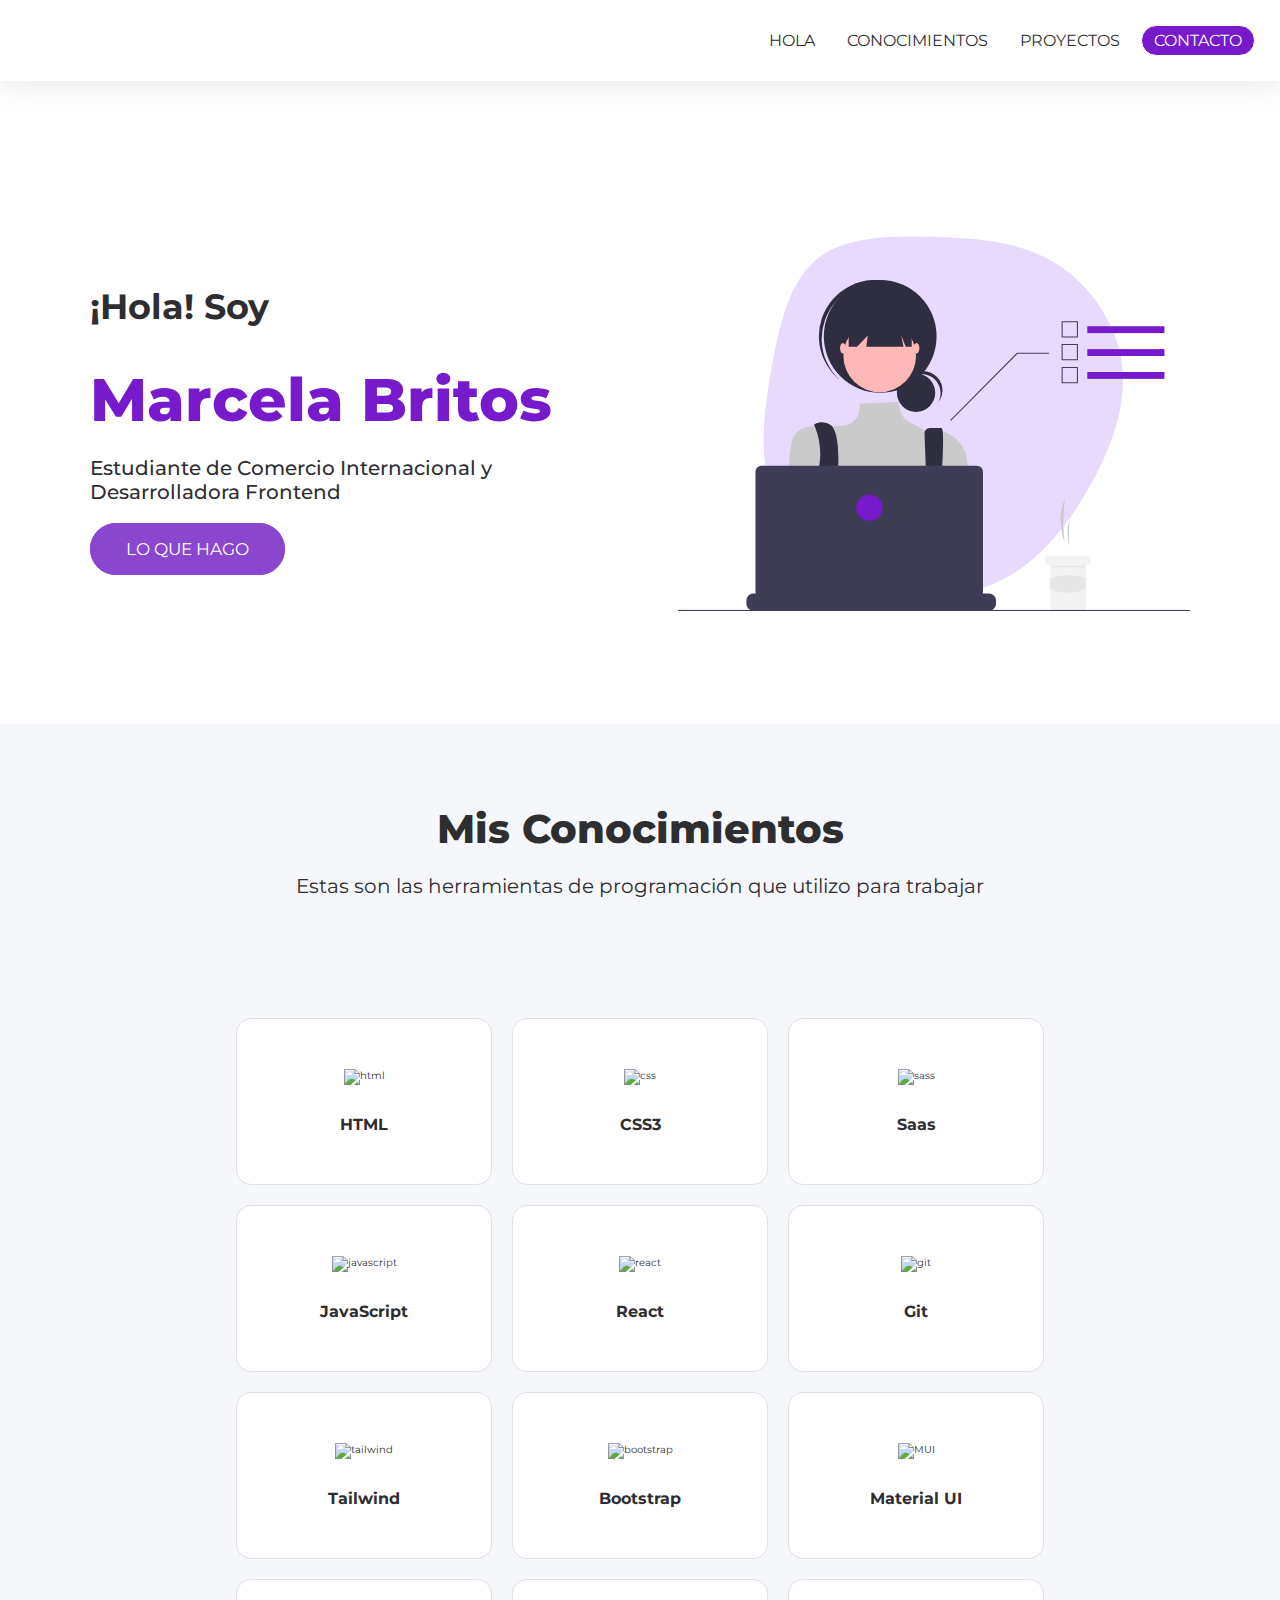
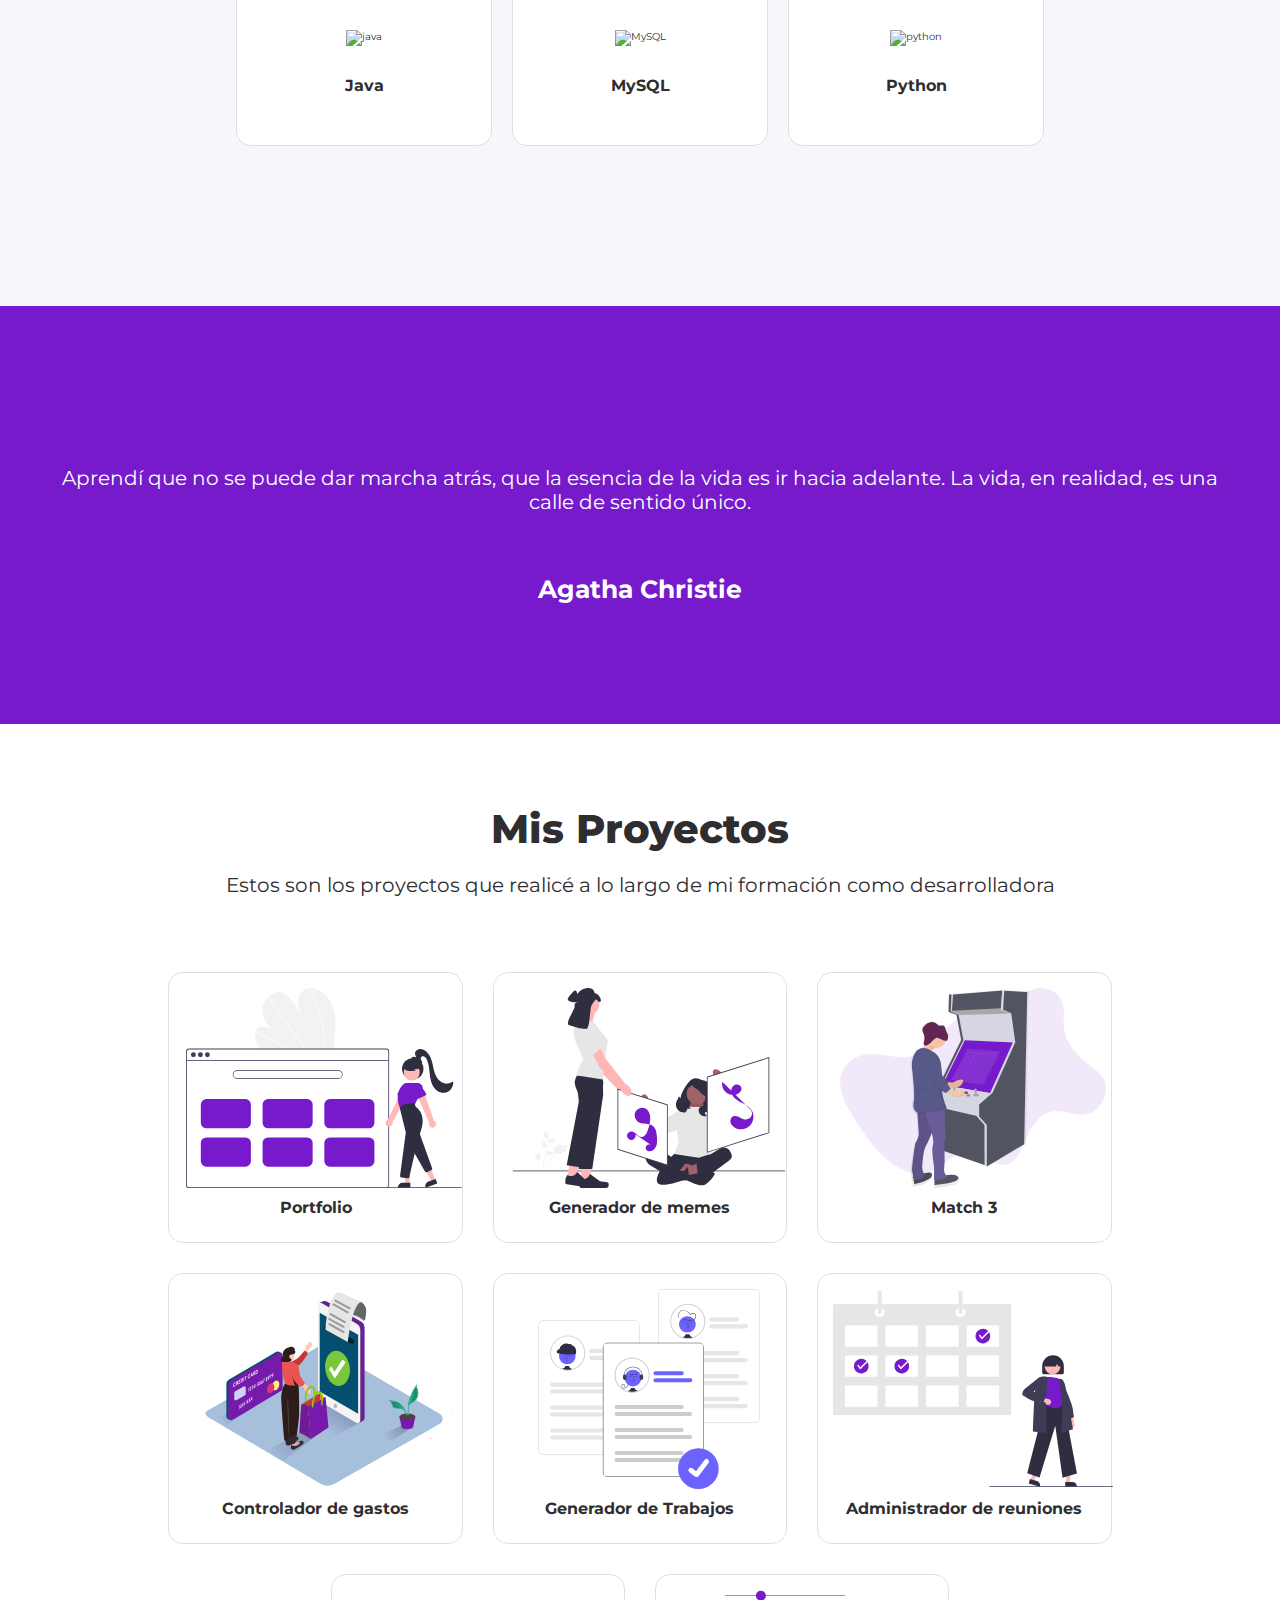
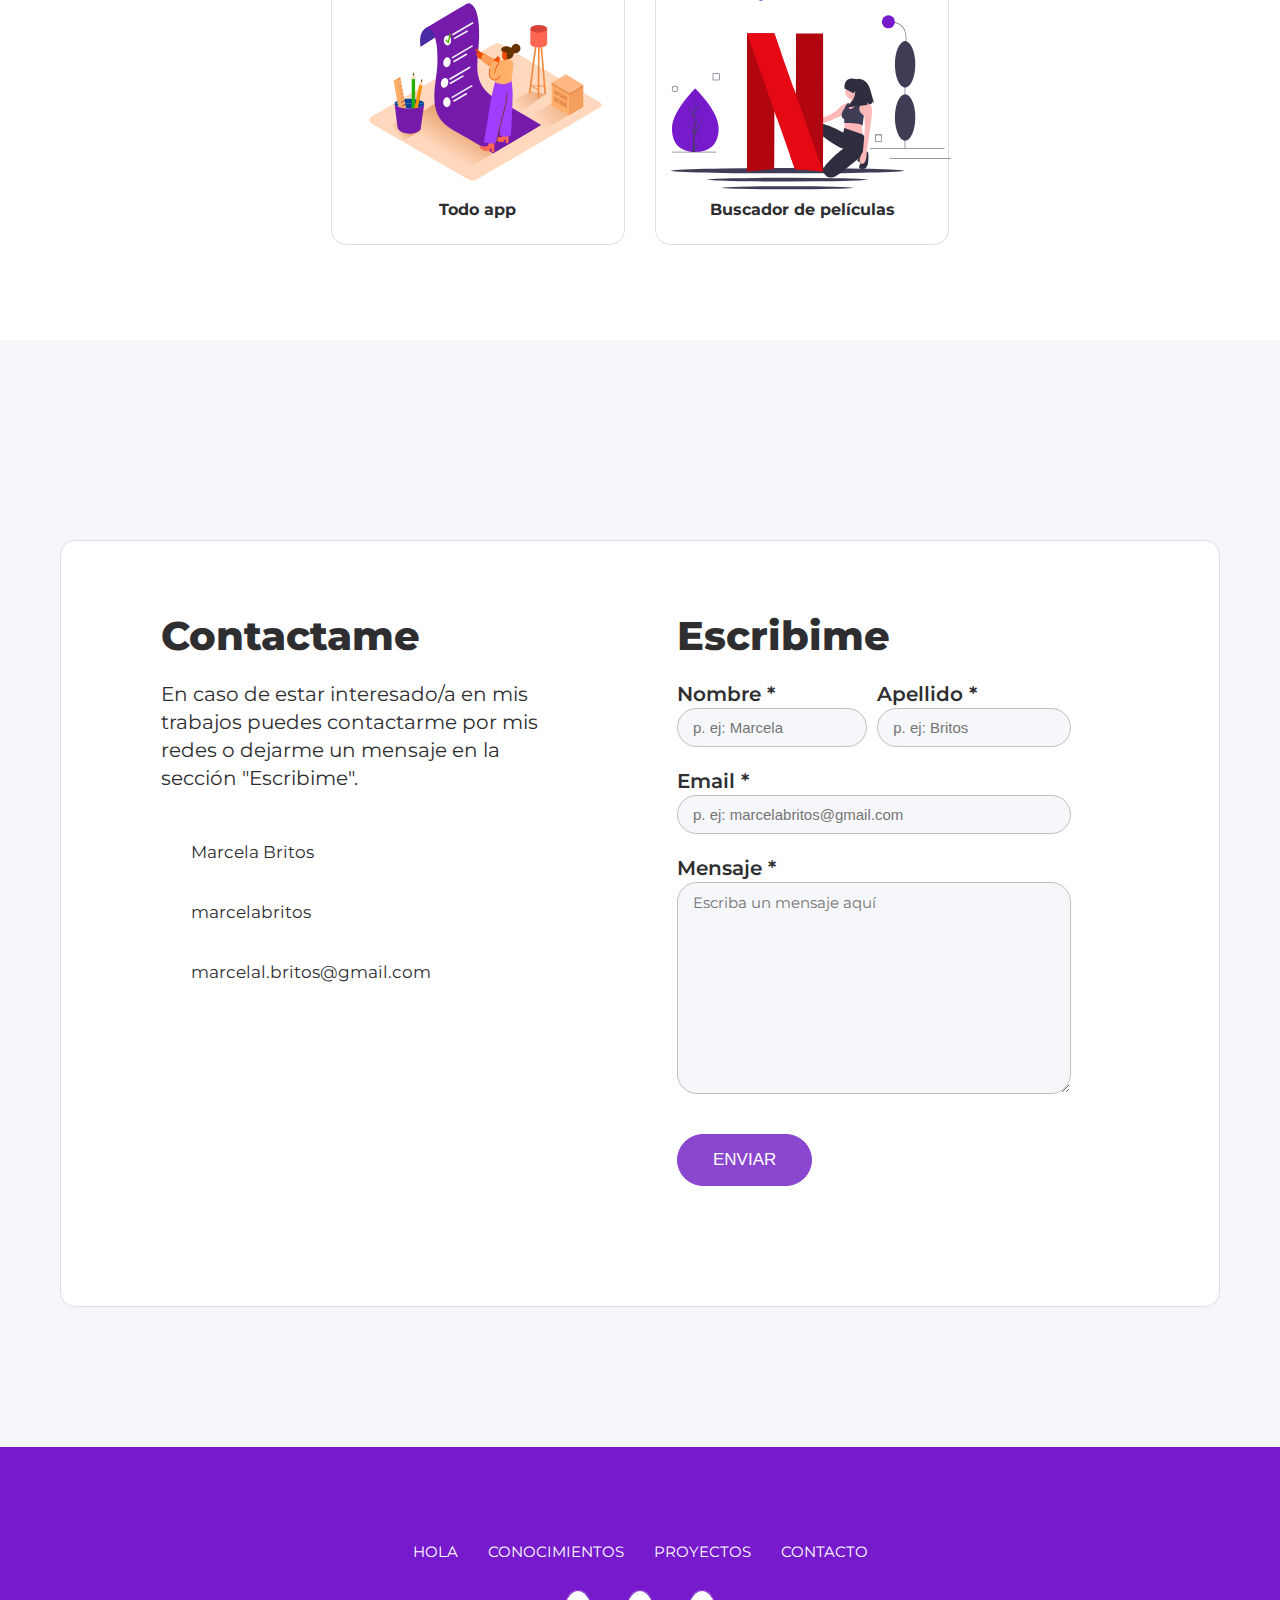
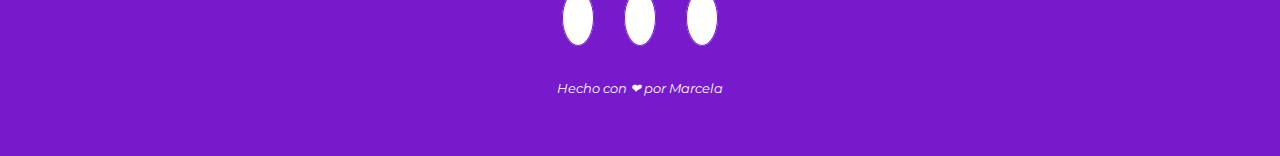
==== commit fb0fc702: "update portfolio" ====
--- a/index.html
+++ b/index.html
@@ -97,6 +97,48 @@
                         Git
                     </figcaption>
                 </figure>
+                <!----Skill-Tailwind---->
+                <figure class="skills_card">
+                    <img src="https://cdn.jsdelivr.net/gh/devicons/devicon@latest/icons/tailwindcss/tailwindcss-original.svg" alt="tailwind"/>
+                    <figcaption>
+                        Tailwind
+                    </figcaption>
+                </figure>
+                <!----Skill-Bootstrap---->
+                <figure class="skills_card">
+                    <img src="https://cdn.jsdelivr.net/gh/devicons/devicon@latest/icons/bootstrap/bootstrap-original.svg" alt="bootstrap"/>
+                    <figcaption>
+                        Bootstrap
+                    </figcaption>
+                </figure>
+                <!----Skill-MUI---->
+                <figure class="skills_card">
+                    <img src="https://cdn.jsdelivr.net/gh/devicons/devicon@latest/icons/materialui/materialui-original.svg" alt="MUI"/>
+                    <figcaption>
+                        Material UI
+                    </figcaption>
+                </figure>
+                <!----Skill-Java---->
+                <figure class="skills_card">
+                    <img src="https://cdn.jsdelivr.net/gh/devicons/devicon@latest/icons/java/java-original.svg" alt="java" />
+                    <figcaption>
+                        Java
+                    </figcaption>
+                </figure>
+                <!----Skill-MySQL---->
+                <figure class="skills_card">
+                    <img src="https://cdn.jsdelivr.net/gh/devicons/devicon@latest/icons/mysql/mysql-original.svg" alt="MySQL" />
+                    <figcaption>
+                        MySQL
+                    </figcaption>
+                </figure>
+                <!----Skill-Python---->
+                <figure class="skills_card">
+                    <img src="https://cdn.jsdelivr.net/gh/devicons/devicon@latest/icons/python/python-original.svg" alt="python" />
+                    <figcaption>
+                        Python
+                    </figcaption>
+                </figure>
             </article> 
         </section>
         <!----Section Quote---->
@@ -127,7 +169,7 @@
                 </article>
                 <!----projects-Generador de memes---->
                 <article class="project_card">
-                    <a href="./views/coming.html" target="_blank">
+                    <a href="https://marcelabrx.github.io/generador-de-memes/" target="_blank">
                         <figure>
                             <img src="./img/generador_memes.svg" alt="Generador de memes">
                             <figcaption>Generador de memes</figcaption>
@@ -145,13 +187,22 @@
                 </article> 
                 <!----projects-Generador de Gastos---->
                 <article class="project_card">
-                    <a href="./views/coming.html" target="_blank">
+                    <a href="https://marcelabrx.github.io/project-saved/?#" target="_blank">
                         <figure>
                             <img src="./img/controlador_gastos.svg" alt="Controlador de gastos">
                             <figcaption>Controlador de gastos</figcaption>
                         </figure>
                     </a>
                 </article>
+                <!----projects-Asynchronism Jobs---->
+                <article class="project_card">
+                    <a href="https://marcelabrx.github.io/asynchronism-project/" target="_blank">
+                        <figure>
+                            <img src="./img/asynchronism.svg" alt="Generador de Trabajos">
+                            <figcaption>Generador de Trabajos</figcaption>
+                        </figure>
+                    </a>
+                </article>
                 <!----projects-Admin. de reuniones----> 
                 <article class="project_card">
                     <a href="./views/coming.html" target="_blank">
@@ -163,7 +214,7 @@
                 </article>
                 <!----projects-Todo app----> 
                 <article class="project_card">
-                    <a href="./views/coming.html" target="_blank">
+                    <a href="https://to-do-app-marcelabrx.vercel.app/" target="_blank">
                         <figure>
                             <img src="./img/todo_list.svg" alt="Todo app">
                             <figcaption>Todo app</figcaption>
@@ -172,7 +223,7 @@
                 </article>
                 <!----projects-Buscador de peliculas----> 
                 <article class="project_card">
-                    <a href="./views/coming.html" target="_blank">
+                    <a href="https://movies-app-zeta-opal.vercel.app/" target="_blank">
                         <figure>
                             <img src="./img/buscador_peliculas.svg" alt="Buscador de películas">
                             <figcaption>
